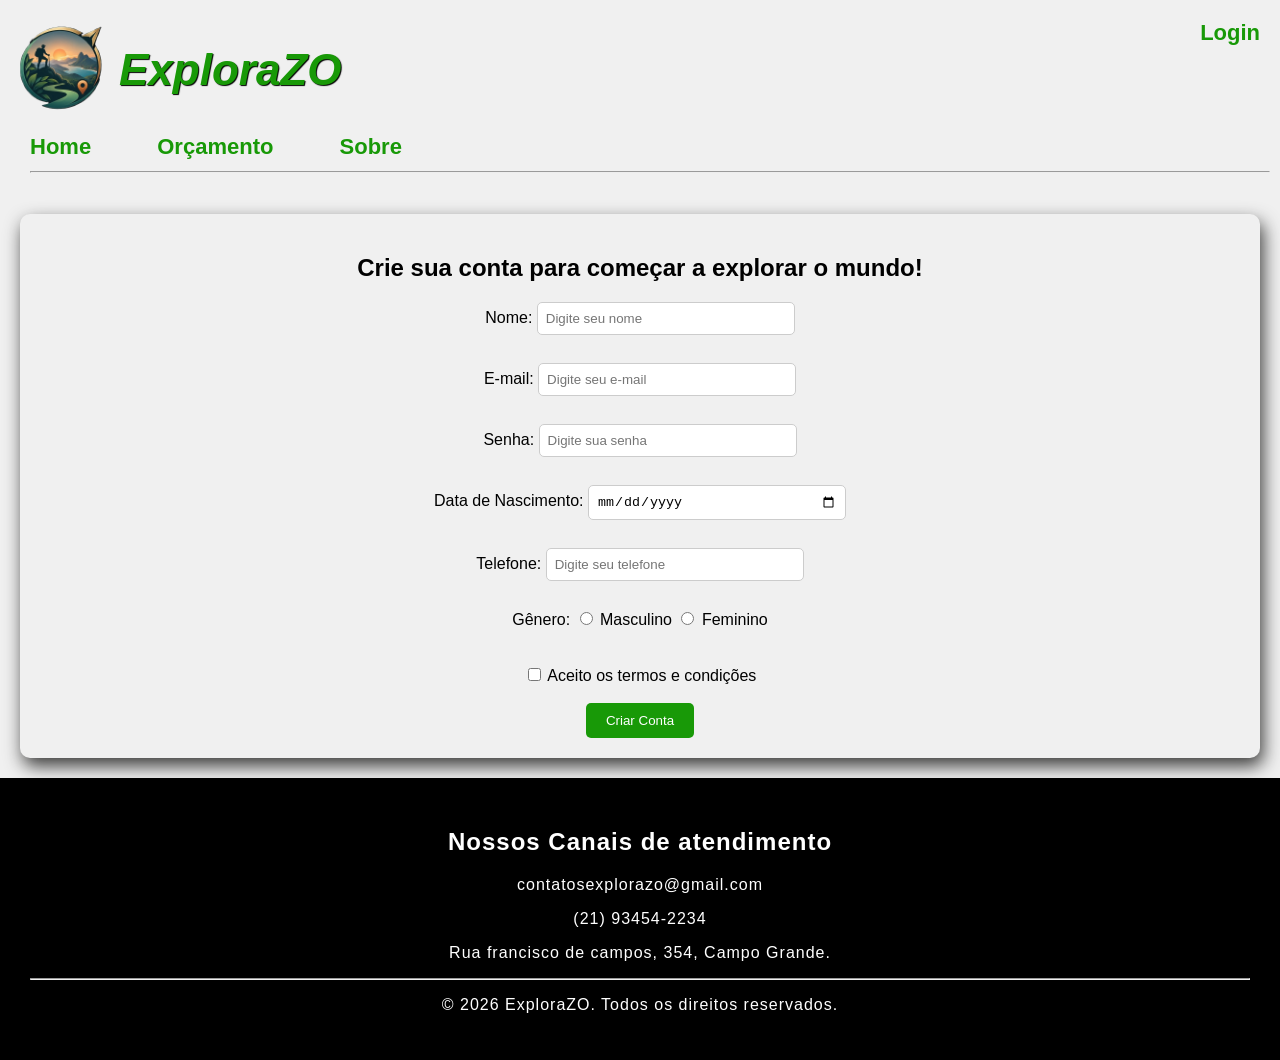
==== criarconta.html @ 0c8f659f "Initial commit" ====
<!DOCTYPE html>
<html lang="pt-BR">
    <head>
        <meta charset="UTF-8">
        <meta name="viewport" content="width=device-width, initial-scale=1.0">
        <link rel="stylesheet" href="CSS/style.css" type="text/css">
        <title>ExploraZO - Criar Conta</title>
    </head>
    <body>
        <header>
            <img src="imagens/explorazo.png" alt="logo do ExploraZo." width="120px">
            <h1>ExploraZO</h1>
            <a href="login.html" id="login">Login</a>
        </header>
        <nav>
            <a href="index.html">Home</a>
            <a href="orçamento.html">Orçamento</a>
            <a href="sobre.html">Sobre</a>
            <hr>
        </nav>
        <main>
            <section id="principal">
                <h2>Crie sua conta para começar a explorar o mundo!</h2>

                <form method="GET" action="#" enctype="multipart/form-data">
                    <label for="nome">Nome:</label>
                    <input type="text" id="nome" placeholder="Digite seu nome" required minlength="15" maxlength="60"><br><br>
 
                    <label for="email">E-mail:</label>
                    <input type="email" id="email" placeholder="Digite seu e-mail" required><br><br>

                    <label for="senha">Senha:</label>
                    <input type="password" id="senha" placeholder="Digite sua senha" required minlength="8" maxlength="8"><br><br>

                    <label for="nascimento">Data de Nascimento:</label>
                    <input type="date" id="nascimento" required><br><br>
                    
                    <label for="telefone">Telefone:</label>
                    <input type="tel" id="telefone" placeholder="Digite seu telefone" required minlength="11" maxlength="11"><br><br>

                    <label for="genero">Gênero:</label>
                    <input type="radio" id="masculino" name="genero" value="masculino" required>
                    <label for="masculino">Masculino</label>
                    <input type="radio" id="feminino" name="genero" value="feminino" required>
                    <label for="feminino">Feminino</label><br><br>
                    

                    <br><input type="checkbox" id="termos" required>
                    <label for="termos">Aceito os termos e condições</label><br><br>
                    <button type="submit">Criar Conta</button>
                    

                </form>
            </section>
        </main>
        <footer style="color: white;">
            <p><h2>Nossos Canais de atendimento</h2>              
            <p>contatosexplorazo@gmail.com</p>
            <p>(21) 93454-2234</p>
            <p>Rua francisco de campos, 354, Campo Grande.</p><hr>
            <p>&copy; 2026 ExploraZO. Todos os direitos reservados.</p>
        </footer>
    </body>
</html>
    </body>
</html>
---- CSS/style.css ----
body {
    font-family: 'Segoe UI', sans-serif;
    background-color: #f0f0f0;
    margin: 0%;
    min-height: 100vh;
    display: flex;
    flex-direction: column;
}
main {
    padding: 20px;
    flex-grow: 1;
    text-align: center;
    margin: 20px;
    border-radius: 10px;
    box-shadow: 3px 8px 18px rgb(58, 58, 57);
}
header {
    color: rgb(24, 153, 7);
    font-size: 22px;
    font-weight: bold;
}
header img {
    left: 0%;
    position: absolute;
    top: 7px;
}
header h1 {
    font-family: 'Trebuchet MS', 'Lucida Sans Unicode', 'Lucida Grande', 'Lucida Sans', Arial, sans-serif;
    font-style: oblique;
    margin: 0;
    padding: 29px;
    margin-left: 90px;
    margin-top: 16px;
    text-shadow: 1px 1px 1px black;
}
a#login {
    position: absolute;
    right: 20px;
    top: 20px;
    color: rgb(24, 153, 7);
    text-decoration: none;
}
nav {
    text-align: left;
    margin-left: 20px;
    padding: 10px;
    word-spacing: 60px;
    font-size: 22px;
}
nav a {
    color: rgb(24, 153, 7);
    font-weight: bold;
    text-decoration: none;
}
footer {
    text-align: center;
    color: rgb(24, 153, 7);
    padding: 30px;
    background-color: black;
    letter-spacing: 1px;
}
section#historia {
    padding: 100px;
    border-radius: 10px;
    margin: 20px;
    padding: 20px;
    border: 1px solid black;
    font-size: 17px;
}
section#historia img {
    width: 60%;
    height: auto;
    border-radius: 10px;
}
section#proposito {
    text-align: left;
    padding: 100px;
    border-radius: 10px;
    margin: 20px;
    padding: 20px;
    border: 1px solid black;
    font-size: 17px;
    width: 1000px;
}
section#diferenciais {
    text-align: left;
    padding: 100px;
    border-radius: 10px;
    margin: 20px;
    padding: 20px;
    border: 1px solid black;
    font-size: 17px;
    width: 1000px;
}
section#contato {
    text-align: center;
    padding: 100px;
    border-radius: 10px;
    margin: 20px;
    padding: 20px;
    border: 1px solid black;
    font-size: 17px;
}
section#destinos {
    text-align: center;
    font-size: 17px;
}
.destinos {
    display: inline-block;
    vertical-align: top;
    width: 30%;
    margin: 1%;
}
.destinos img {
    width: 100%;
    height: auto;
    border-radius: 10px;
}
.centro {
    text-align: center;
}
.lado {
    display: inline-block;
    vertical-align: top;
    width: 48%;
}
input#nome, input#email, input#senha, input#telefone, input#nascimento, input#data, textarea#mensagem, select#destino {
    width: 20%;
    padding: 8px;
    margin-bottom: 10px;
    border-radius: 5px;
    border: 1px solid #ccc;
}
button {
    padding: 10px 20px;
    background-color: rgb(24, 153, 7);
    color: white;
    border: none;
    border-radius: 5px;
    cursor: pointer;
}
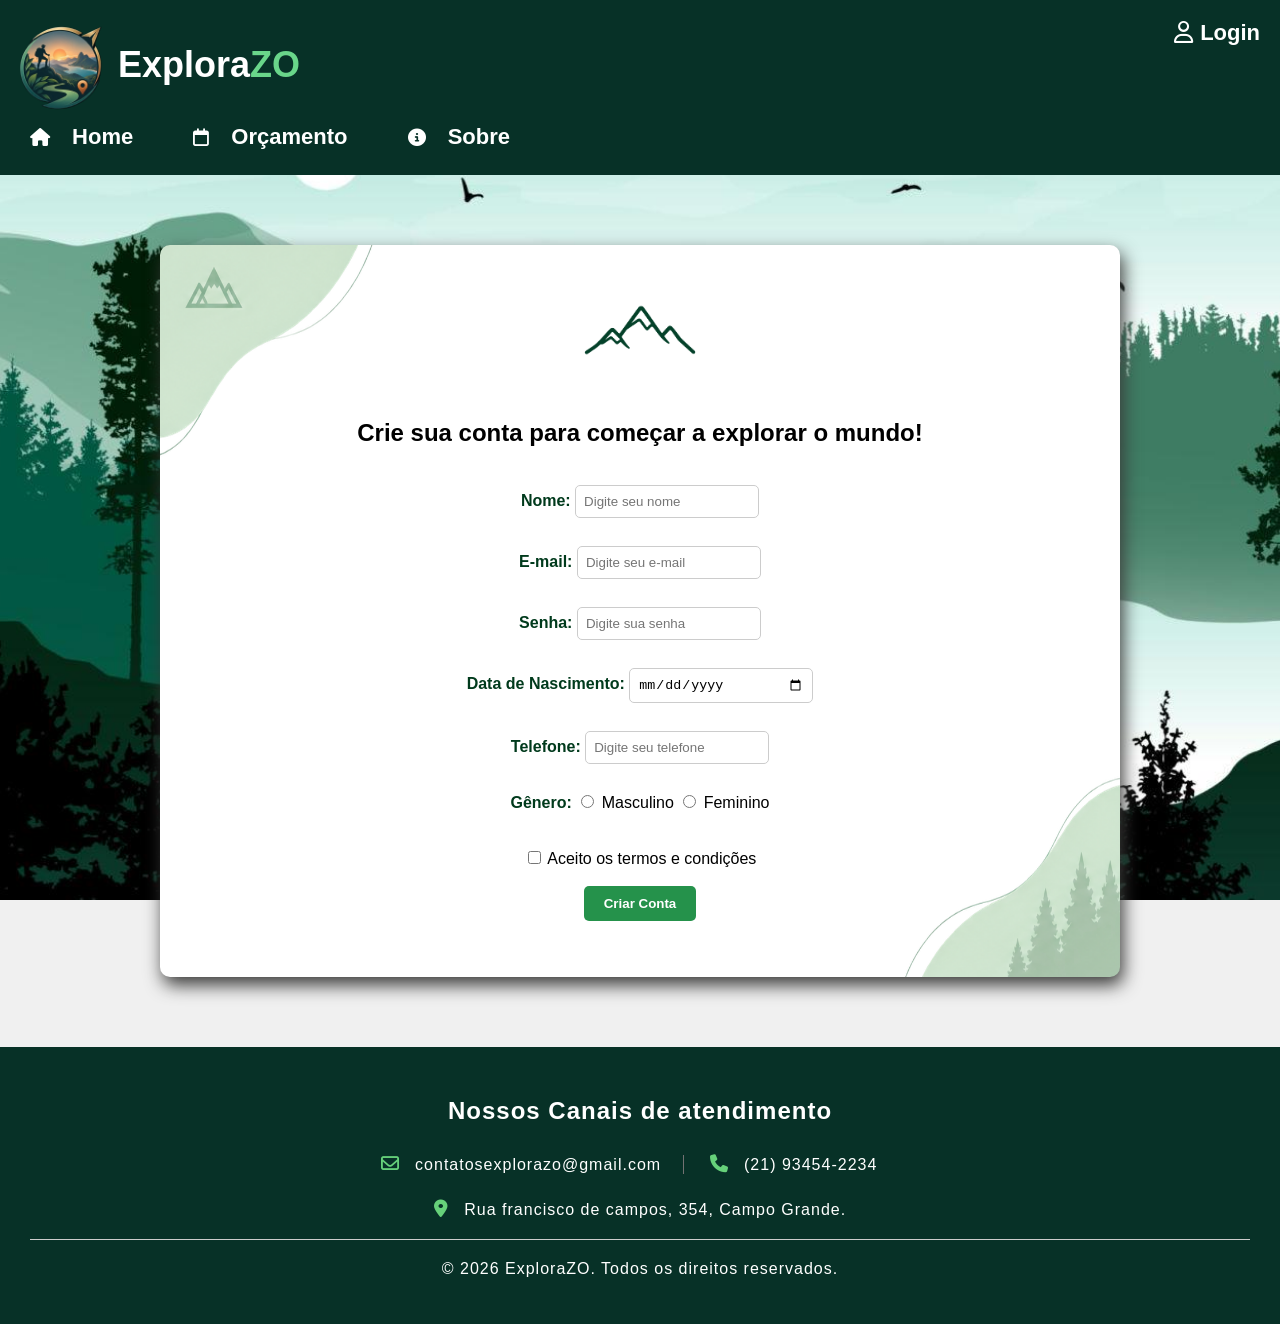
==== commit 0e3beca2: "v0.1" ====
--- a/criarconta.html
+++ b/criarconta.html
@@ -3,42 +3,44 @@
     <head>
         <meta charset="UTF-8">
         <meta name="viewport" content="width=device-width, initial-scale=1.0">
+        <link rel="stylesheet" href="https://cdnjs.cloudflare.com/ajax/libs/font-awesome/6.5.2/css/all.min.css">
         <link rel="stylesheet" href="CSS/style.css" type="text/css">
         <title>ExploraZO - Criar Conta</title>
     </head>
     <body>
         <header>
             <img src="imagens/explorazo.png" alt="logo do ExploraZo." width="120px">
-            <h1>ExploraZO</h1>
-            <a href="login.html" id="login">Login</a>
+            <h1>Explora<span>ZO</span></h1>
+            <a href="login.html" id="login"><i class="fa-regular fa-user"></i> Login</a>
         </header>
         <nav>
-            <a href="index.html">Home</a>
-            <a href="orçamento.html">Orçamento</a>
-            <a href="sobre.html">Sobre</a>
-            <hr>
+            <a href="index.html"><i class="fa-solid fa-house"></i> Home</a>
+            <a href="orçamento.html"><i class="fa-regular fa-calendar"></i> Orçamento</a>
+            <a href="sobre.html"><i class="fa-solid fa-circle-info"></i> Sobre</a>
         </nav>
-        <main>
-            <section id="principal">
-                <h2>Crie sua conta para começar a explorar o mundo!</h2>
+
+        <main id="maincriar">
+            <img src="imagens/montanha-icon.png" width="130px" height="130px" alt="montanha-icon">
+            <section id="principalcriar">
+                <h2>Crie sua conta para começar a explorar o mundo!</h2><br>
 
                 <form method="GET" action="#" enctype="multipart/form-data">
-                    <label for="nome">Nome:</label>
+                    <label for="nome" style="color: #003A1C; font-weight: bold;">Nome:</label>
                     <input type="text" id="nome" placeholder="Digite seu nome" required minlength="15" maxlength="60"><br><br>
  
-                    <label for="email">E-mail:</label>
+                    <label for="email" style="color: #003A1C; font-weight: bold;">E-mail:</label>
                     <input type="email" id="email" placeholder="Digite seu e-mail" required><br><br>
 
-                    <label for="senha">Senha:</label>
+                    <label for="senha" style="color: #003A1C; font-weight: bold;">Senha:</label>
                     <input type="password" id="senha" placeholder="Digite sua senha" required minlength="8" maxlength="8"><br><br>
 
-                    <label for="nascimento">Data de Nascimento:</label>
+                    <label for="nascimento" style="color: #003A1C; font-weight: bold;">Data de Nascimento:</label>
                     <input type="date" id="nascimento" required><br><br>
                     
-                    <label for="telefone">Telefone:</label>
+                    <label for="telefone" style="color: #003A1C; font-weight: bold;">Telefone:</label>
                     <input type="tel" id="telefone" placeholder="Digite seu telefone" required minlength="11" maxlength="11"><br><br>
 
-                    <label for="genero">Gênero:</label>
+                    <label for="genero" style="color: #003A1C; font-weight: bold;">Gênero:</label>
                     <input type="radio" id="masculino" name="genero" value="masculino" required>
                     <label for="masculino">Masculino</label>
                     <input type="radio" id="feminino" name="genero" value="feminino" required>
@@ -47,17 +49,15 @@
 
                     <br><input type="checkbox" id="termos" required>
                     <label for="termos">Aceito os termos e condições</label><br><br>
-                    <button type="submit">Criar Conta</button>
-                    
-
+                    <button type="submit">Criar Conta</button><br><br><br>
                 </form>
             </section>
         </main>
         <footer style="color: white;">
             <p><h2>Nossos Canais de atendimento</h2>              
-            <p>contatosexplorazo@gmail.com</p>
-            <p>(21) 93454-2234</p>
-            <p>Rua francisco de campos, 354, Campo Grande.</p><hr>
+            <p id="femail"><i class="fa-regular fa-envelope"></i> contatosexplorazo@gmail.com</p>
+            <p id="ftelefone"><i class="fa-solid fa-phone"></i> (21) 93454-2234</p>
+            <p><i class="fa-solid fa-location-dot"></i> Rua francisco de campos, 354, Campo Grande.</p><hr>
             <p>&copy; 2026 ExploraZO. Todos os direitos reservados.</p>
         </footer>
     </body>
--- a/CSS/style.css
+++ b/CSS/style.css
@@ -1,3 +1,7 @@
+* {    
+    padding: 0;
+    box-sizing: border-box;
+}
 body {
     font-family: 'Segoe UI', sans-serif;
     background-color: #f0f0f0;
@@ -5,8 +9,17 @@
     min-height: 100vh;
     display: flex;
     flex-direction: column;
-}
-main {
+    background-image: url("../imagens/plano-de-fundo.jpeg");
+    background-size: cover; background-position: center; background-repeat: no-repeat; background-attachment: fixed;
+}
+#sobremain {
+    width: 90%;
+    margin: 0 auto;
+    margin-top: 20px;
+    margin-bottom: 20px;
+}
+main { 
+    background-color: white;
     padding: 20px;
     flex-grow: 1;
     text-align: center;
@@ -14,10 +27,25 @@
     border-radius: 10px;
     box-shadow: 3px 8px 18px rgb(58, 58, 57);
 }
+#esqueceumain, #loginmain, #maincriar {
+    background-color: white;
+    background-image: url("../imagens/fundo.png");
+    background-size: 100% 100%;
+    background-repeat: no-repeat;
+    border-radius: 10px;
+    box-shadow: 3px 8px 18px rgb(58, 58, 57);
+    padding: 20px;
+    width: 75%;
+    text-align: center;
+    align-items: center;
+    margin: 0 auto; margin-bottom: 70px; margin-top: 70px;
+}
 header {
-    color: rgb(24, 153, 7);
+    background-color: #073127;
+    color: white;
     font-size: 22px;
     font-weight: bold;
+    width: 100%;
 }
 header img {
     left: 0%;
@@ -25,46 +53,67 @@
     top: 7px;
 }
 header h1 {
-    font-family: 'Trebuchet MS', 'Lucida Sans Unicode', 'Lucida Grande', 'Lucida Sans', Arial, sans-serif;
-    font-style: oblique;
+    font-family: 'Inter', sans-serif;
     margin: 0;
-    padding: 29px;
-    margin-left: 90px;
-    margin-top: 16px;
-    text-shadow: 1px 1px 1px black;
+    padding: 28px;
+    margin-left: 90px; margin-top: 16px;
+    font-size: 36px;
+    font-weight: 700;
+}
+header h1 span {
+    color: #69d68a;
+    transition: color 0.3s ease;
+}
+header h1 span:hover {
+    color: #a5f3b8;
 }
 a#login {
     position: absolute;
     right: 20px;
     top: 20px;
-    color: rgb(24, 153, 7);
+    color: white;
     text-decoration: none;
+    gap: 7px;
+    color: white;
+    text-decoration: none;
+    padding-bottom: 15px;
 }
 nav {
+    background-color: #073127;
     text-align: left;
+    padding: 10px;
+    word-spacing: 15px;
+    font-size: 22px;
+    display: flex;
+    gap: 40px;
+}
+nav a {
+    position: relative;
+    color: white;
+    padding-bottom: 15px;
     margin-left: 20px;
-    padding: 10px;
-    word-spacing: 60px;
-    font-size: 22px;
-}
-nav a {
-    color: rgb(24, 153, 7);
-    font-weight: bold;
+    color: white;
+    font-weight: 600;
     text-decoration: none;
+}
+nav a:hover, #login:hover {
+    color: #a5f3b8;
 }
 footer {
     text-align: center;
     color: rgb(24, 153, 7);
     padding: 30px;
-    background-color: black;
+    background-color: #073127;;
     letter-spacing: 1px;
+    width: 100%;
 }
 section#historia {
+    background-color: #F7F9F5;
     padding: 100px;
     border-radius: 10px;
     margin: 20px;
     padding: 20px;
-    border: 1px solid black;
+
     font-size: 17px;
 }
 section#historia img {
@@ -72,38 +121,35 @@
     height: auto;
     border-radius: 10px;
 }
-section#proposito {
+section#proposito, #diferenciais {
     text-align: left;
     padding: 100px;
     border-radius: 10px;
     margin: 20px;
     padding: 20px;
-    border: 1px solid black;
+    background-color: #F7F9F5;
     font-size: 17px;
-    width: 1000px;
-}
-section#diferenciais {
-    text-align: left;
+    width: 1000px 90%;
+}
+section#contato {
+    text-align: center;
     padding: 100px;
     border-radius: 10px;
     margin: 20px;
     padding: 20px;
-    border: 1px solid black;
+    background-color: #F7F9F5;
     font-size: 17px;
-    width: 1000px;
-}
-section#contato {
-    text-align: center;
-    padding: 100px;
-    border-radius: 10px;
-    margin: 20px;
-    padding: 20px;
-    border: 1px solid black;
+}
+section#destinos {
+    text-align: center;
     font-size: 17px;
 }
-section#destinos {
-    text-align: center;
+.lista {
+    padding: 10px;
+    border-radius: 10px;
+    margin: 10px;
     font-size: 17px;
+
 }
 .destinos {
     display: inline-block;
@@ -132,10 +178,329 @@
     border: 1px solid #ccc;
 }
 button {
+    font-weight: 600;
     padding: 10px 20px;
-    background-color: rgb(24, 153, 7);
+    background-color: #25924B;
     color: white;
     border: none;
     border-radius: 5px;
     cursor: pointer;
 }
+.botaosemlinha {
+    text-decoration: none;
+    color: white;
+}
+button:hover {
+    background-color: #37db60;
+    color: white;
+}
+footer hr {
+    margin: 20px 0;
+    border: none;
+    border-bottom: 1px solid #ccc;
+}
+#femail {
+    display: inline-block;
+    margin: 10px;
+    padding-inline-end: 22px;
+    border-right: rgb(114, 114, 114) 1px solid;
+}
+#ftelefone {
+    display: inline-block;
+    margin: 10px;
+}
+i {
+    margin-right: 1px;
+}
+nav a i, .login-btn i {
+    font-size: 18px;
+}
+button i {
+    margin-right: 10px;
+}
+footer i {
+    color: #66d17a;
+    margin-right: 10px;
+    font-size: 18px;
+}
+a.ativo::after {
+    content: "";
+    position: absolute;
+    bottom: 0;
+    left: 0;
+    width: 100%;
+    height: 3px;
+    background-color: #8fe2a1;
+    border-radius: 3px;
+}
+#femail, #ftelefone {
+    display: inline-block;
+    margin: 10px;
+    padding-inline-end: 22px;
+
+}
+.galeria {
+    display: grid;
+    grid-template-columns: 1fr 1fr;
+    grid-template-rows: 150px 150px;
+    gap: 5px;
+    width: 500px;
+}
+.galeria img {
+    width: 100%;
+    height: 100%;
+    object-fit: cover;
+}
+.galeria img:first-child {
+    grid-row: 1 / 3;
+}
+body:has(#experiencias) main {
+    width: calc(100% - 40px);
+    max-width: 1200px;
+    margin: 25px auto;
+    padding: 30px;
+    box-sizing: border-box;
+    background-color: #fff;
+}
+
+body:has(#experiencias) main h2 {
+    color: rgb(24, 120, 50);
+}
+
+.introducao {
+    max-width: 750px;
+    margin: 0 auto 24px;
+    color: #606860;
+    line-height: 1.6;
+}
+
+body:has(#experiencias) #destinos {
+    margin-bottom: 35px;
+}
+
+.lista-destinos {
+    display: grid;
+    grid-template-columns: repeat(3, minmax(0, 1fr));
+    gap: 22px;
+    margin-top: 25px;
+}
+
+body:has(#experiencias) .destinos {
+    width: 100%;
+    min-width: 0;
+    margin: 0;
+}
+
+body:has(#experiencias) .destinos img {
+    display: block;
+    width: 100%;
+    height: 220px;
+    object-fit: cover;
+    border-radius: 10px;
+}
+
+body:has(#experiencias) .destinos figcaption {
+    padding: 10px 5px;
+    font-weight: bold;
+}
+
+#experiencias {
+    padding: 30px 22px;
+    margin: 0 0 30px;
+    text-align: center;
+    background-color: #f7f9f5;
+    border-radius: 12px;
+}
+
+#experiencias h2 {
+    margin-top: 0;
+    margin-bottom: 8px;
+    font-size: 28px;
+}
+
+.lista-servicos {
+    display: grid;
+    grid-template-columns: repeat(2, minmax(0, 1fr));
+    gap: 20px;
+    max-width: 900px;
+    margin: 25px auto;
+}
+
+.servico {
+    padding: 22px;
+    text-align: left;
+    background-color: #fff;
+    border: 1px solid #dce7dc;
+    border-radius: 10px;
+    transition: box-shadow 0.2s, transform 0.2s;
+}
+
+.servico:hover {
+    transform: translateY(-3px);
+    box-shadow: 0 5px 14px rgba(0, 0, 0, 0.08);
+}
+
+.servico h3 {
+    margin-top: 0;
+    color: rgb(24, 120, 50);
+    font-size: 20px;
+}
+
+.servico p {
+    color: #555;
+    line-height: 1.6;
+}
+
+.servico span {
+    display: block;
+    margin-top: 14px;
+    color: rgb(24, 120, 50);
+    font-size: 14px;
+    font-weight: bold;
+}
+
+.aviso-servicos {
+    color: #666;
+    font-size: 13px;
+}
+
+/* Formulário */
+body:has(#experiencias) #orcamento {
+    padding: 30px 22px;
+    margin-bottom: 25px;
+    background-color: #fff;
+    border-radius: 12px;
+    text-align: center;
+}
+
+#orcamento form {
+    width: 100%;
+    max-width: 760px;
+    margin: 25px auto 0;
+    text-align: left;
+}
+
+#orcamento .campo {
+    margin-bottom: 18px;
+}
+
+#orcamento .campo > label {
+    display: block;
+    margin-bottom: 7px;
+    font-weight: 600;
+}
+
+#orcamento .campo input,
+#orcamento .campo select,
+#orcamento .campo textarea {
+    display: block;
+    width: 100%;
+    padding: 12px;
+    box-sizing: border-box;
+    border: 1px solid #cfd8cf;
+    border-radius: 7px;
+    background-color: #fff;
+    font-family: inherit;
+    font-size: 15px;
+}
+
+#orcamento .campo input:focus,
+#orcamento .campo select:focus,
+#orcamento .campo textarea:focus {
+    outline: 2px solid #9cc8a2;
+    border-color: rgb(24, 120, 50);
+}
+
+#orcamento .campo textarea {
+    resize: vertical;
+}
+
+/* Opções de pessoas e serviços */
+#orcamento fieldset {
+    margin: 20px 0;
+    padding: 15px 18px;
+    border: 1px solid #d5dfd4;
+    border-radius: 8px;
+}
+
+#orcamento legend {
+    padding: 0 6px;
+    color: rgb(24, 120, 50);
+    font-weight: bold;
+}
+
+#orcamento .opcao {
+    display: flex;
+    align-items: center;
+    gap: 9px;
+    margin: 10px 0;
+    font-weight: normal;
+    cursor: pointer;
+}
+
+#orcamento .opcao input {
+    width: auto;
+    margin: 0;
+    accent-color: rgb(24, 120, 50);
+}
+
+/* Botão */
+#orcamento button {
+    display: block;
+    width: 100%;
+    padding: 14px 20px;
+    margin-top: 20px;
+    background-color: rgb(24, 120, 50);
+    color: #fff;
+    border: none;
+    border-radius: 7px;
+    font-size: 16px;
+    font-weight: bold;
+    cursor: pointer;
+    transition: background-color 0.2s;
+}
+
+#orcamento button:hover {
+    background-color: rgb(17, 95, 39);
+}
+
+.nota-formulario {
+    color: #777;
+    font-size: 12px;
+    text-align: center;
+}
+
+/* Responsividade */
+@media (max-width: 800px) {
+    body:has(#experiencias) main {
+        width: calc(100% - 24px);
+        padding: 18px;
+    }
+
+    .lista-destinos {
+        grid-template-columns: repeat(2, minmax(0, 1fr));
+    }
+}
+
+@media (max-width: 600px) {
+    body:has(#experiencias) main {
+        width: 100%;
+        margin: 12px auto;
+        padding: 12px;
+    }
+
+    .lista-destinos,
+    .lista-servicos {
+        grid-template-columns: 1fr;
+    }
+
+    #experiencias,
+    body:has(#experiencias) #orcamento {
+        padding: 22px 14px;
+    }
+
+    .servico {
+        padding: 18px;
+    }
+}
+
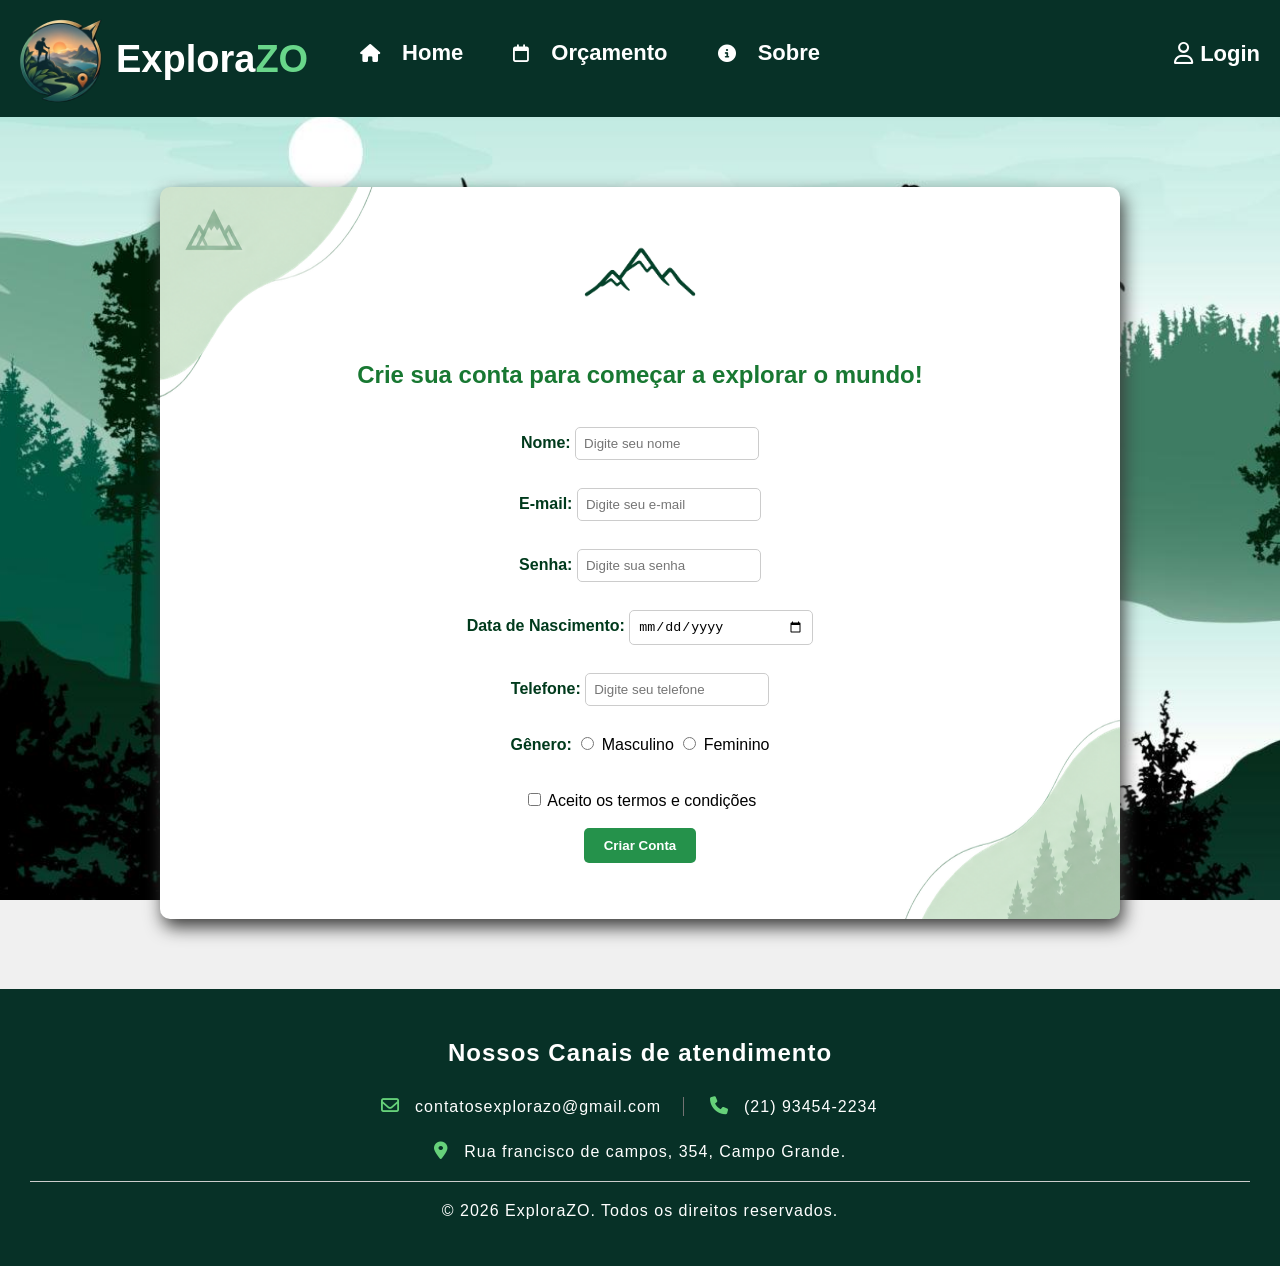
==== commit 9897f0e2: "v0.1.2" ====
--- a/criarconta.html
+++ b/criarconta.html
@@ -22,7 +22,7 @@
         <main id="maincriar">
             <img src="imagens/montanha-icon.png" width="130px" height="130px" alt="montanha-icon">
             <section id="principalcriar">
-                <h2>Crie sua conta para começar a explorar o mundo!</h2><br>
+                <h2 style="color: rgb(24, 120, 50);">Crie sua conta para começar a explorar o mundo!</h2><br>
 
                 <form method="GET" action="#" enctype="multipart/form-data">
                     <label for="nome" style="color: #003A1C; font-weight: bold;">Nome:</label>
--- a/CSS/style.css
+++ b/CSS/style.css
@@ -1,3 +1,4 @@
+/*Essa parte do CSS foi feito pelo Brian*/
 * {    
     padding: 0;
     box-sizing: border-box;
@@ -41,6 +42,7 @@
     margin: 0 auto; margin-bottom: 70px; margin-top: 70px;
 }
 header {
+    display: inline-block;
     background-color: #073127;
     color: white;
     font-size: 22px;
@@ -49,15 +51,16 @@
 }
 header img {
     left: 0%;
+    top:  0%;
     position: absolute;
-    top: 7px;
 }
 header h1 {
     font-family: 'Inter', sans-serif;
     margin: 0;
-    padding: 28px;
-    margin-left: 90px; margin-top: 16px;
-    font-size: 36px;
+    padding: 26px;
+    padding-bottom: 36px;
+    margin-left: 90px; margin-top: 12px;
+    font-size: 38px;
     font-weight: 700;
 }
 header h1 span {
@@ -70,7 +73,7 @@
 a#login {
     position: absolute;
     right: 20px;
-    top: 20px;
+    top: 41px;
     color: white;
     text-decoration: none;
     gap: 7px;
@@ -79,13 +82,14 @@
     padding-bottom: 15px;
 }
 nav {
-    background-color: #073127;
+    position: absolute;
     text-align: left;
-    padding: 10px;
+    padding: 40px;
+    margin-left: 300px;
     word-spacing: 15px;
     font-size: 22px;
     display: flex;
-    gap: 40px;
+    gap: 30px;
 }
 nav a {
     position: relative;
@@ -117,11 +121,14 @@
     font-size: 17px;
 }
 section#historia img {
-    width: 60%;
-    height: auto;
-    border-radius: 10px;
-}
-section#proposito, #diferenciais {
+    width: 80% auto;
+    height: 80% auto;
+    border-radius: 10px;
+}
+.valoreslado {
+    margin-left: 35px;
+}
+section#proposito, section#diferenciais {
     text-align: left;
     padding: 100px;
     border-radius: 10px;
@@ -129,7 +136,9 @@
     padding: 20px;
     background-color: #F7F9F5;
     font-size: 17px;
-    width: 1000px 90%;
+}
+section#proposito img, section#diferenciais img {
+    width: 100%;
 }
 section#contato {
     text-align: center;
@@ -223,6 +232,9 @@
     margin-right: 10px;
     font-size: 18px;
 }
+.ativo, #login.ativo {
+    color: #8fe2a1;
+}
 a.ativo::after {
     content: "";
     position: absolute;
@@ -237,8 +249,13 @@
     display: inline-block;
     margin: 10px;
     padding-inline-end: 22px;
-
-}
+}
+
+
+
+
+
+/*Essa parte do CSS foi feito pelo Bruno*/
 .galeria {
     display: grid;
     grid-template-columns: 1fr 1fr;
@@ -254,6 +271,12 @@
 .galeria img:first-child {
     grid-row: 1 / 3;
 }
+
+
+
+
+
+/*Essa parte do CSS foi feito pelo Vinicius*/
 body:has(#experiencias) main {
     width: calc(100% - 40px);
     max-width: 1200px;
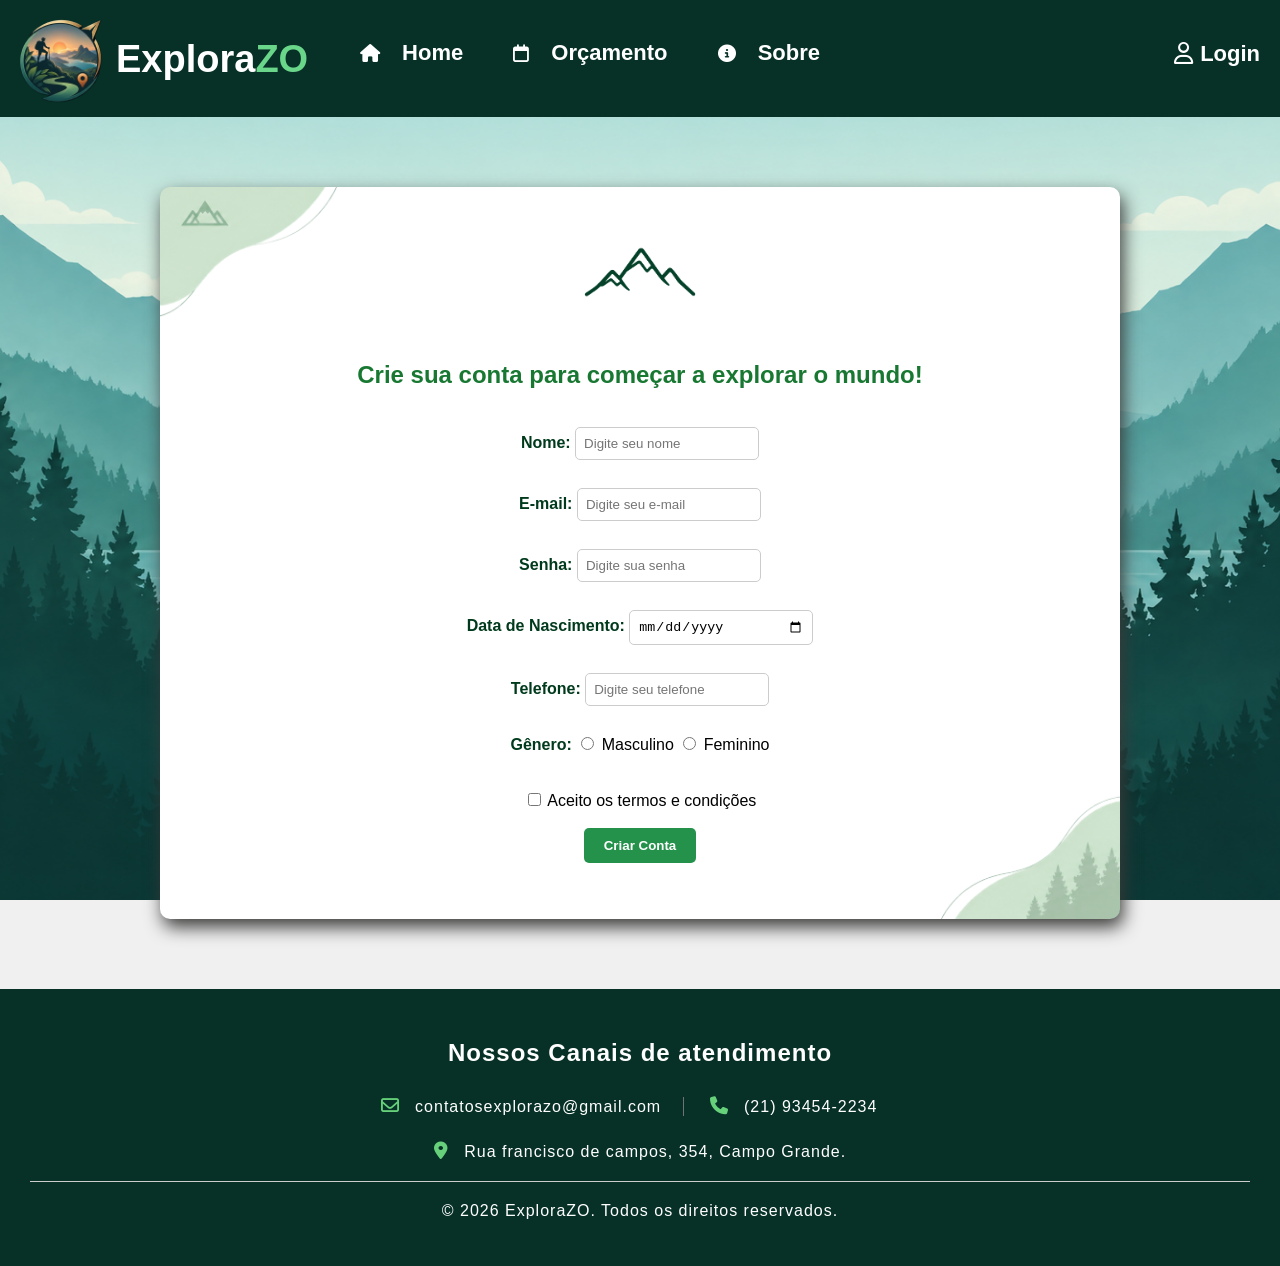
==== commit 109967f6: "v.1" ====
--- a/criarconta.html
+++ b/criarconta.html
@@ -1,3 +1,4 @@
+<!--Parte do Brian-->
 <!DOCTYPE html>
 <html lang="pt-BR">
     <head>
--- a/CSS/style.css
+++ b/CSS/style.css
@@ -10,10 +10,10 @@
     min-height: 100vh;
     display: flex;
     flex-direction: column;
-    background-image: url("../imagens/plano-de-fundo.jpeg");
+    background-image: url("../imagens/plano-de-fundo.png");
     background-size: cover; background-position: center; background-repeat: no-repeat; background-attachment: fixed;
 }
-#sobremain {
+#sobremain, #indexmain {
     width: 90%;
     margin: 0 auto;
     margin-top: 20px;
@@ -27,18 +27,19 @@
     margin: 20px;
     border-radius: 10px;
     box-shadow: 3px 8px 18px rgb(58, 58, 57);
+    background-image: url("../imagens/fundocima.png"), url("../imagens/fundobaixo.png");
+    background-position: top left, bottom right; background-size: 800px auto, 800px auto;
+    background-repeat: no-repeat;
+    background-color: white;
+
+    border-radius: 16px;
 }
 #esqueceumain, #loginmain, #maincriar {
-    background-color: white;
-    background-image: url("../imagens/fundo.png");
-    background-size: 100% 100%;
-    background-repeat: no-repeat;
     border-radius: 10px;
     box-shadow: 3px 8px 18px rgb(58, 58, 57);
     padding: 20px;
     width: 75%;
     text-align: center;
-    align-items: center;
     margin: 0 auto; margin-bottom: 70px; margin-top: 70px;
 }
 header {
@@ -250,6 +251,8 @@
     margin: 10px;
     padding-inline-end: 22px;
 }
+/*Essa parte do CSS foi feito pelo Brian*/
+
 
 
 
@@ -263,14 +266,87 @@
     gap: 5px;
     width: 500px;
 }
+
 .galeria img {
     width: 100%;
     height: 100%;
     object-fit: cover;
-}
+    border-radius: 15px;
+}
+
 .galeria img:first-child {
     grid-row: 1 / 3;
 }
+
+#campo-busca {
+    display: block;
+    margin: 0 auto;
+    width: 450px;
+    height: 35px;
+    margin-top: 75px;
+    border-radius: 12px;
+    padding-left: 20px;
+}
+
+#cliches{
+    margin: 10;
+    font-size: 22px;
+    font-weight: bold;
+}
+
+#destaques{
+    color: rgb(24, 120, 50);
+    font-size: 40px;
+    font-weight: bold;
+    margin: 15px;
+}
+
+#mapa {
+    position: relative;
+    top: 20px;
+}
+
+.fotobaixo {
+    width: 30%;
+    border-radius: 15px;
+}
+
+#container {
+    display: flex;
+    align-items: center;
+    text-align: center;
+    gap: 65px;
+    margin: 0 auto;
+    justify-content: center;
+}
+
+#mapa {
+    width: 400px;
+    height: auto;
+    border-radius: 10px;
+}
+
+#bloco1 img {
+    margin: 15px;
+    border-radius: 15px;
+    width: 100%;
+    height: 100%;
+    object-fit: cover;
+}
+
+#bloco1 {
+    display: grid;
+    grid-template-columns: 1fr 1fr;
+    grid-template-rows: 150px 150px;
+    gap: 5px;
+    width: 500px;
+}
+
+#bloco1 img:first-child {
+    grid-row: 1 / 3;
+}
+/*Essa parte do CSS foi feito pelo Bruno*/
+
 
 
 
@@ -526,4 +602,4 @@
         padding: 18px;
     }
 }
-
+/*Essa parte do CSS foi feito pelo Vinicius*/
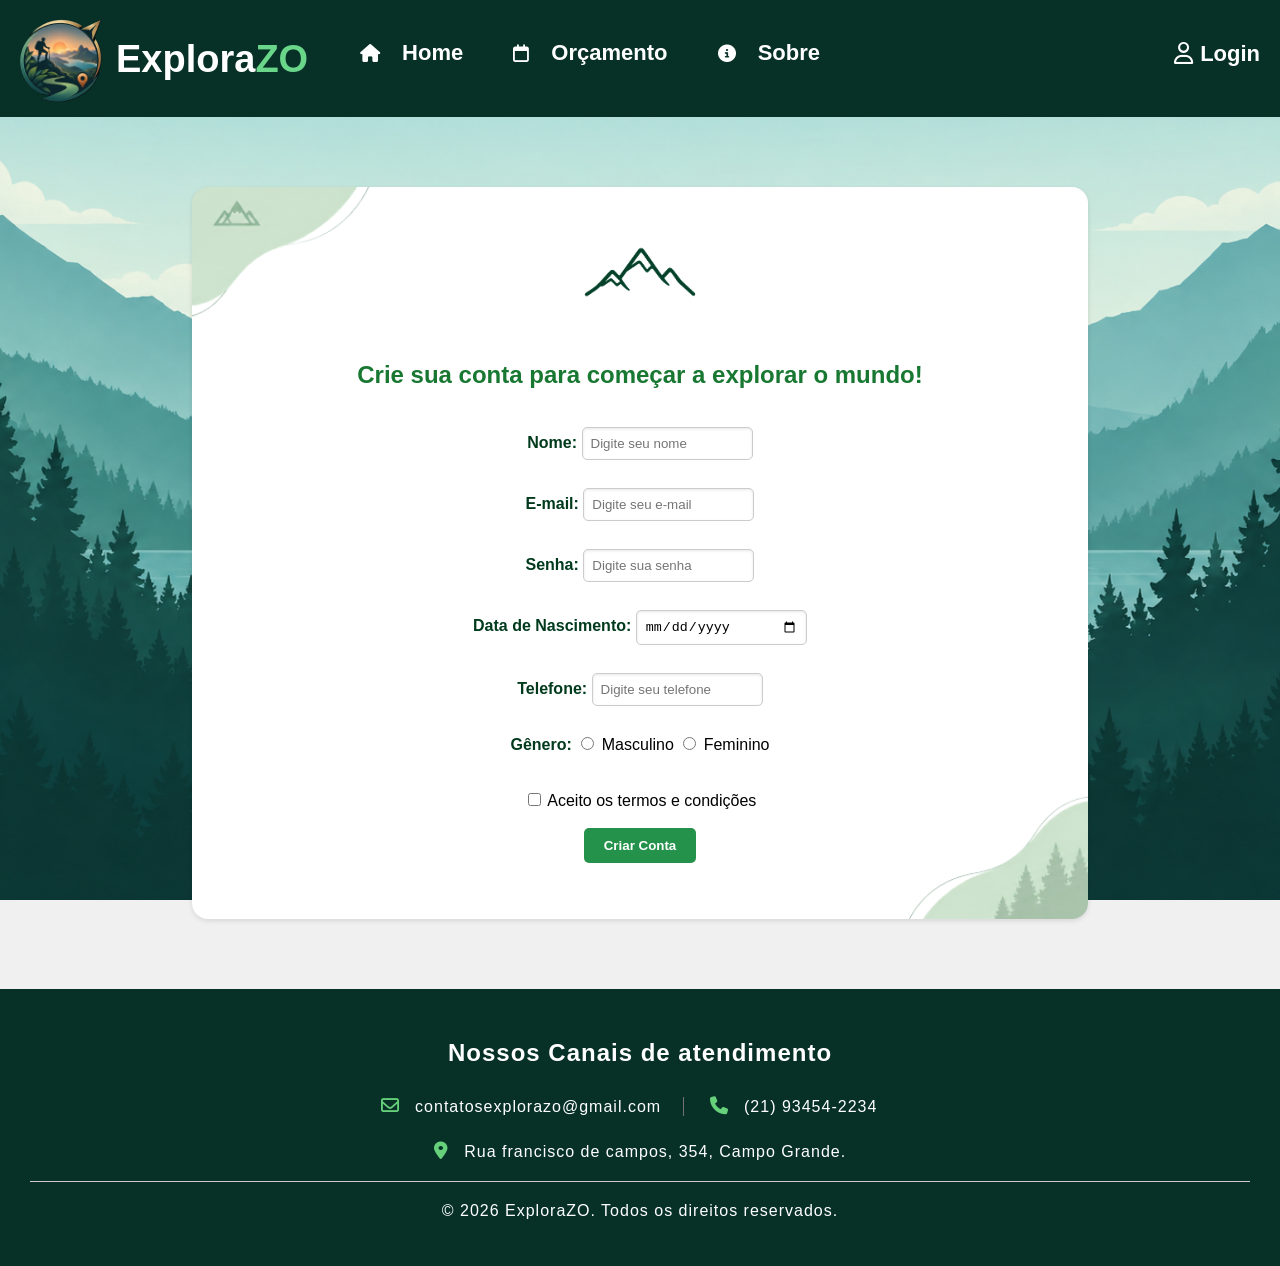
==== commit edea370f: "v.1.0.1" ====
--- a/criarconta.html
+++ b/criarconta.html
@@ -27,19 +27,19 @@
 
                 <form method="GET" action="#" enctype="multipart/form-data">
                     <label for="nome" style="color: #003A1C; font-weight: bold;">Nome:</label>
-                    <input type="text" id="nome" placeholder="Digite seu nome" required minlength="15" maxlength="60"><br><br>
+                    <input type="text" id="nome" class="inputcampo" placeholder="Digite seu nome" required minlength="15" maxlength="60"><br><br>
  
                     <label for="email" style="color: #003A1C; font-weight: bold;">E-mail:</label>
-                    <input type="email" id="email" placeholder="Digite seu e-mail" required><br><br>
+                    <input type="email" id="email" class="inputcampo" placeholder="Digite seu e-mail" required><br><br>
 
                     <label for="senha" style="color: #003A1C; font-weight: bold;">Senha:</label>
-                    <input type="password" id="senha" placeholder="Digite sua senha" required minlength="8" maxlength="8"><br><br>
+                    <input type="password" id="senha" class="inputcampo" placeholder="Digite sua senha" required minlength="8" maxlength="8"><br><br>
 
                     <label for="nascimento" style="color: #003A1C; font-weight: bold;">Data de Nascimento:</label>
-                    <input type="date" id="nascimento" required><br><br>
+                    <input type="date" id="nascimento" class="inputcampo" required><br><br>
                     
                     <label for="telefone" style="color: #003A1C; font-weight: bold;">Telefone:</label>
-                    <input type="tel" id="telefone" placeholder="Digite seu telefone" required minlength="11" maxlength="11"><br><br>
+                    <input type="tel" id="telefone" class="inputcampo" placeholder="Digite seu telefone" required minlength="11" maxlength="11"><br><br>
 
                     <label for="genero" style="color: #003A1C; font-weight: bold;">Gênero:</label>
                     <input type="radio" id="masculino" name="genero" value="masculino" required>
--- a/CSS/style.css
+++ b/CSS/style.css
@@ -13,34 +13,28 @@
     background-image: url("../imagens/plano-de-fundo.png");
     background-size: cover; background-position: center; background-repeat: no-repeat; background-attachment: fixed;
 }
+main {
+    background-color: white;
+    padding: 20px;
+    flex-grow: 1;
+    text-align: center;
+    margin: 20px;
+    border-radius: 16px;
+    box-shadow: 0px 2px 5px rgba(0, 0, 0, 0.1);
+    background-image: url("../imagens/fundocima.png"), url("../imagens/fundobaixo.png");
+    background-position: top left, bottom right; background-size: 800px auto, 800px auto; background-repeat: no-repeat;
+    
+}
+#esqueceumain, #loginmain, #maincriar {
+    padding: 20px;
+    width: 70%;
+    margin: 0 auto; margin-bottom: 70px; margin-top: 70px;
+}
 #sobremain, #indexmain {
     width: 90%;
     margin: 0 auto;
     margin-top: 20px;
     margin-bottom: 20px;
-}
-main { 
-    background-color: white;
-    padding: 20px;
-    flex-grow: 1;
-    text-align: center;
-    margin: 20px;
-    border-radius: 10px;
-    box-shadow: 3px 8px 18px rgb(58, 58, 57);
-    background-image: url("../imagens/fundocima.png"), url("../imagens/fundobaixo.png");
-    background-position: top left, bottom right; background-size: 800px auto, 800px auto;
-    background-repeat: no-repeat;
-    background-color: white;
-
-    border-radius: 16px;
-}
-#esqueceumain, #loginmain, #maincriar {
-    border-radius: 10px;
-    box-shadow: 3px 8px 18px rgb(58, 58, 57);
-    padding: 20px;
-    width: 75%;
-    text-align: center;
-    margin: 0 auto; margin-bottom: 70px; margin-top: 70px;
 }
 header {
     display: inline-block;
@@ -64,13 +58,10 @@
     font-size: 38px;
     font-weight: 700;
 }
-header h1 span {
-    color: #69d68a;
-    transition: color 0.3s ease;
-}
-header h1 span:hover {
-    color: #a5f3b8;
-}
+
+header h1 span {color: #69d68a; transition: color 0.3s ease;}
+header h1 span:hover {color: #a5f3b8;}
+    
 a#login {
     position: absolute;
     right: 20px;
@@ -251,6 +242,9 @@
     margin: 10px;
     padding-inline-end: 22px;
 }
+.inputcampo {
+    box-shadow: inset 0 1px 3px rgba(0, 0, 0, 0.1);
+}
 /*Essa parte do CSS foi feito pelo Brian*/
 
 
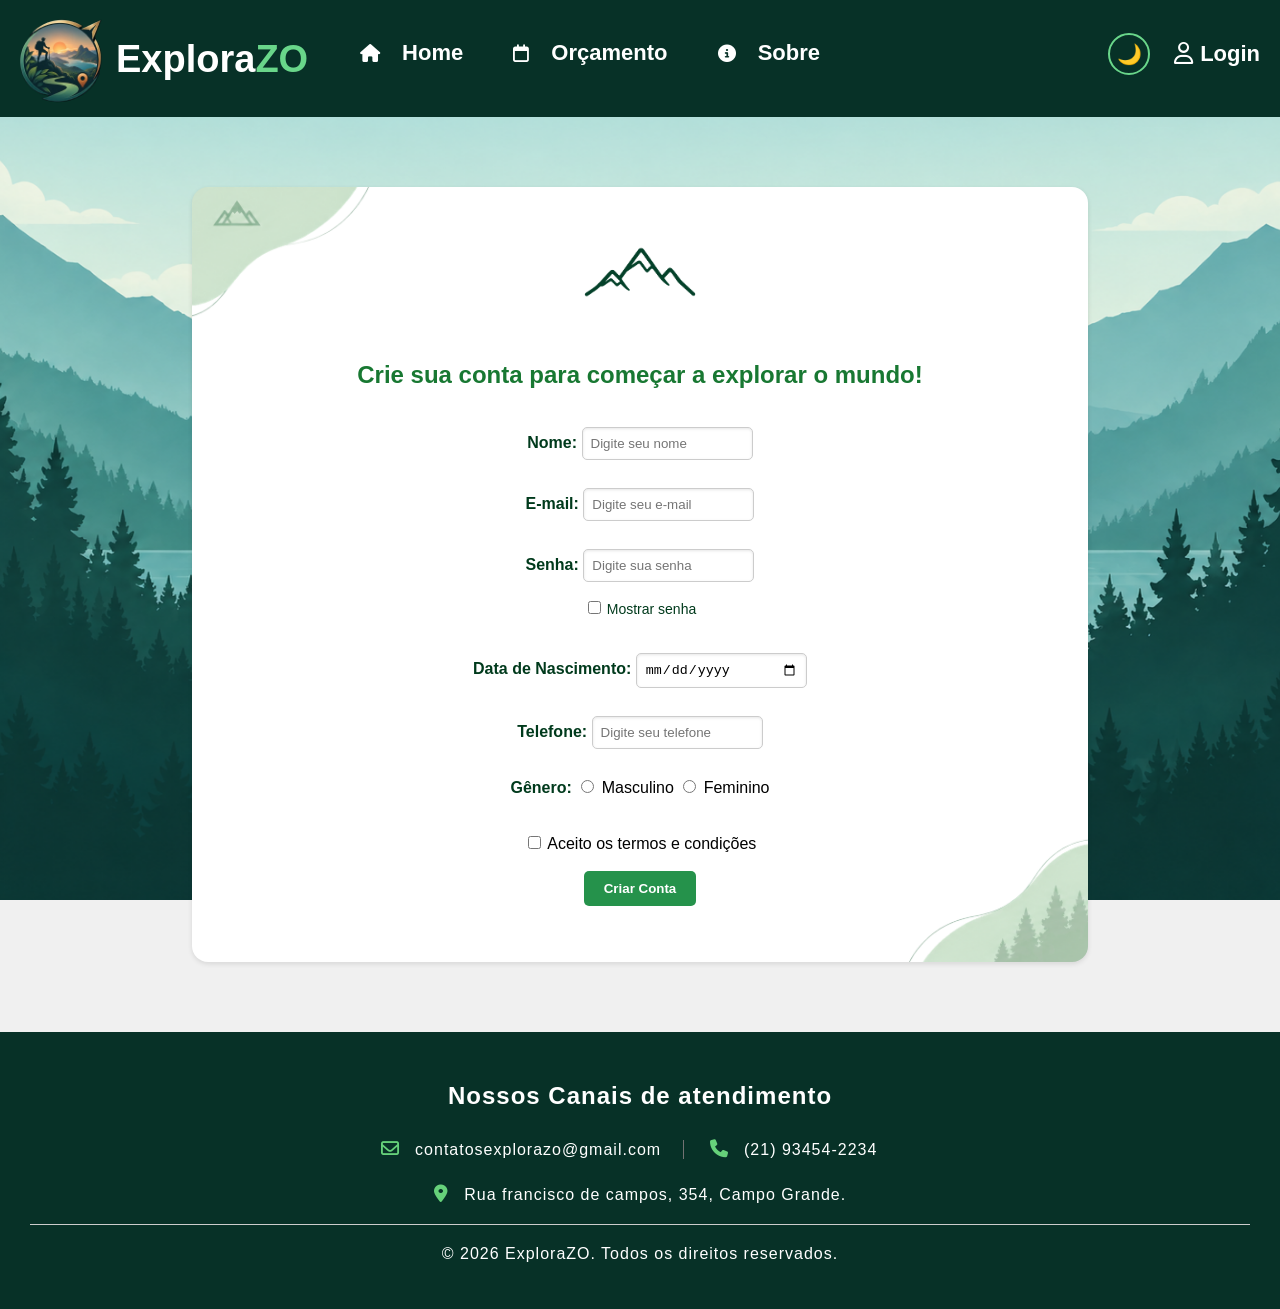
==== commit 26ea65c6: "v.1.1 JS" ====
--- a/criarconta.html
+++ b/criarconta.html
@@ -7,6 +7,7 @@
         <link rel="stylesheet" href="https://cdnjs.cloudflare.com/ajax/libs/font-awesome/6.5.2/css/all.min.css">
         <link rel="stylesheet" href="CSS/style.css" type="text/css">
         <title>ExploraZO - Criar Conta</title>
+        <script src="JS/tema.js"></script>
     </head>
     <body>
         <header>
@@ -61,7 +62,6 @@
             <p><i class="fa-solid fa-location-dot"></i> Rua francisco de campos, 354, Campo Grande.</p><hr>
             <p>&copy; 2026 ExploraZO. Todos os direitos reservados.</p>
         </footer>
+        <script src="JS/criarconta.js"></script>
     </body>
 </html>
-    </body>
-</html>
--- a/CSS/style.css
+++ b/CSS/style.css
@@ -596,4 +596,853 @@
         padding: 18px;
     }
 }
+
+/* Mensagens de erro do formulário (JavaScript) */
+.erro {
+    display: block;
+    margin-top: 6px;
+    color: #b3261e;
+    font-size: 13px;
+}
+
+/* Resumo do pedido (JavaScript) */
+#resumo {
+    max-width: 760px;
+    margin: 25px auto 0;
+    padding: 22px;
+    text-align: left;
+    background-color: #f7f9f5;
+    border: 1px solid #d5dfd4;
+    border-radius: 10px;
+}
+
+#resumo h3 {
+    margin-top: 0;
+    color: rgb(24, 120, 50);
+}
+
+#resumo dt {
+    margin-top: 10px;
+    font-weight: bold;
+}
+
+#resumo dd {
+    margin: 2px 0 0;
+    white-space: pre-line;
+}
+
+#orcamento #resumo button.secundario {
+    background-color: #fff;
+    color: rgb(24, 120, 50);
+    border: 2px solid rgb(24, 120, 50);
+}
+
+/* Cards de serviços e fotos de destinos clicáveis (JavaScript) */
+#experiencias .servico[role="button"],
+#destinos .destinos[role="button"] {
+    cursor: pointer;
+}
+
+#experiencias .servico.selecionado {
+    background-color: #eef7ef;
+    border-color: rgb(24, 120, 50);
+    box-shadow: 0 0 0 2px rgb(24, 120, 50);
+}
+
+#experiencias .servico:focus-visible {
+    outline: 2px solid #9cc8a2;
+    outline-offset: 2px;
+}
+
+#destinos .destinos:focus-visible {
+    outline: 2px solid #9cc8a2;
+    outline-offset: 4px;
+    border-radius: 10px;
+}
+
+/* Janelas (modais) de serviços e destinos (JavaScript) */
+.modal-fundo {
+    position: fixed;
+    top: 0;
+    right: 0;
+    bottom: 0;
+    left: 0;
+    z-index: 1000;
+    display: flex;
+    align-items: center;
+    justify-content: center;
+    padding: 20px;
+    background-color: rgba(0, 0, 0, 0.55);
+}
+
+.modal-fundo[hidden] {
+    display: none !important;
+}
+
+.modal-caixa {
+    position: relative;
+    width: 100%;
+    max-width: 480px;
+    max-height: 90vh;
+    overflow-y: auto;
+    padding: 28px 24px 24px;
+    text-align: left;
+    background-color: #fff;
+    border-radius: 12px;
+    box-shadow: 0 10px 30px rgba(0, 0, 0, 0.25);
+}
+
+.modal-caixa h3 {
+    margin: 0 0 10px;
+    padding-right: 30px;
+    color: rgb(24, 120, 50);
+    font-size: 22px;
+}
+
+.modal-caixa p {
+    color: #555;
+    line-height: 1.6;
+}
+
+.modal-caixa ul {
+    margin: 14px 0 20px;
+    padding-left: 20px;
+    color: #333;
+    line-height: 1.8;
+}
+
+.modal-caixa img {
+    display: block;
+    width: 100%;
+    height: 200px;
+    margin: 12px 0 16px;
+    object-fit: cover;
+    border-radius: 8px;
+}
+
+#modal-adicionar,
+#destino-escolher {
+    display: block;
+    width: 100%;
+    padding: 12px 20px;
+    background-color: rgb(24, 120, 50);
+    color: #fff;
+    border: none;
+    border-radius: 7px;
+    font-size: 16px;
+    font-weight: bold;
+    cursor: pointer;
+}
+
+#modal-adicionar:hover,
+#destino-escolher:hover {
+    background-color: rgb(17, 95, 39);
+}
+
+.botao-link {
+    display: block;
+    margin-bottom: 10px;
+    padding: 12px 20px;
+    text-align: center;
+    color: rgb(24, 120, 50);
+    border: 2px solid rgb(24, 120, 50);
+    border-radius: 7px;
+    font-weight: bold;
+    text-decoration: none;
+}
+
+.botao-link:hover {
+    background-color: #eef7ef;
+}
+
+.modal-fechar {
+    position: absolute;
+    top: 8px;
+    right: 12px;
+    padding: 0 8px;
+    background: none;
+    color: #666;
+    border: none;
+    font-size: 28px;
+    line-height: 1;
+    cursor: pointer;
+}
+
+.modal-fechar:hover {
+    background: none;
+    color: #000;
+}
 /*Essa parte do CSS foi feito pelo Vinicius*/
+
+
+
+
+
+
+/*Essa parte do CSS foi feito pelo Bruno - página inicial*/
+
+
+#indexmain {
+    width: 90%;
+    max-width: 1500px;
+
+    margin: 25px auto;
+    padding: 35px;
+
+    background-color: #202e29;
+    border-radius: 15px;
+    color: white;
+
+    box-sizing: border-box;
+}
+
+/* APRESENTAÇÃO */
+
+#indexmain #topo-home {
+    display: grid;
+    grid-template-columns: 1.2fr 1fr;
+    gap: 35px;
+}
+
+#indexmain #conteudo-home {
+    display: flex;
+    flex-direction: column;
+    min-width: 0;
+}
+
+#indexmain h1 {
+    font-size: 36px;
+    line-height: 1.15;
+    margin: 0 0 15px;
+}
+
+#indexmain h1 span {
+    color: #70db91;
+}
+
+#indexmain .descricao-home {
+    font-size: 16px;
+    line-height: 1.6;
+    color: #dddddd;
+    margin: 0 0 20px;
+}
+
+/* BOTÕES */
+
+#indexmain .botoes-home {
+    display: flex;
+    flex-wrap: wrap;
+    gap: 15px;
+    margin-bottom: 25px;
+}
+
+#indexmain .botao-principal,
+#indexmain .botao-secundario {
+    display: inline-block;
+    padding: 12px 24px;
+
+    border-radius: 12px;
+    font-weight: bold;
+    text-decoration: none;
+    text-align: center;
+
+    transition: 0.2s;
+}
+
+#indexmain .botao-principal {
+    background-color: #70db91;
+    color: #103b2b;
+}
+
+#indexmain .botao-secundario {
+    border: 1px solid #70db91;
+    color: white;
+}
+
+#indexmain .botao-principal:hover {
+    background-color: #91f1ae;
+}
+
+#indexmain .botao-secundario:hover {
+    background-color: #315344;
+}
+
+/* TÍTULOS DAS SEÇÕES */
+
+#indexmain #destinos h2,
+#indexmain #quem-somos h2,
+#indexmain #porque-contratar h2,
+#indexmain #outros-destinos h2,
+#indexmain #duvidas-frequentes h2 {
+    font-size: 23px;
+    margin: 0 0 15px;
+
+    border-left: 5px solid #70db91;
+    padding-left: 10px;
+}
+
+/* DESTINOS EM DESTAQUE */
+
+#indexmain .lista-destinos {
+    display: grid;
+    grid-template-columns: repeat(3, minmax(0, 1fr));
+    gap: 15px;
+}
+
+/* CARDS DE DESTINOS */
+
+#indexmain .card-destino,
+#indexmain .card-outro {
+    display: flex;
+    flex-direction: column;
+    align-items: flex-start;
+    gap: 12px;
+
+    min-width: 0;
+    padding: 18px;
+
+    background-color: #293d35;
+    border: 1px solid #385247;
+    border-radius: 18px;
+
+    transition: 0.2s;
+}
+
+#indexmain .card-destino:hover,
+#indexmain .card-outro:hover {
+    transform: translateY(-5px);
+    border-color: #70db91;
+    background-color: #30493e;
+}
+
+#indexmain .card-destino h3,
+#indexmain .card-outro h3 {
+    font-size: 17px;
+    margin: 0;
+}
+
+#indexmain .card-destino p,
+#indexmain .card-outro p {
+    font-size: 13px;
+    line-height: 1.5;
+    color: #dddddd;
+    margin: 0;
+}
+
+#indexmain .card-destino span,
+#indexmain .card-outro span {
+    margin-top: auto;
+    padding: 5px 10px;
+
+    border: 1px solid #70db91;
+    border-radius: 20px;
+
+    color: #85e8a1;
+    font-size: 12px;
+}
+
+/* MAPA */
+
+#indexmain #map {
+    width: 100%;
+    min-height: 400px;
+
+    background-color: #283b34;
+    border: 1px solid #668577;
+    border-radius: 20px;
+
+    box-sizing: border-box;
+}
+
+/* QUEM SOMOS NÓS */
+
+#indexmain #quem-somos {
+    display: flex;
+    align-items: center;
+    justify-content: space-between;
+    gap: 35px;
+
+    margin-top: 45px;
+    padding: 30px;
+
+    background-color: #293d35;
+    border: 1px solid #385247;
+    border-radius: 18px;
+}
+
+#indexmain .texto-quem-somos {
+    max-width: 750px;
+}
+
+#indexmain #quem-somos p {
+    font-size: 15px;
+    line-height: 1.7;
+    color: #dddddd;
+    margin: 0;
+}
+
+#indexmain #quem-somos .botao-principal {
+    flex-shrink: 0;
+}
+
+/* POR QUE NOS CONTRATAR */
+
+#indexmain #porque-contratar {
+    margin-top: 45px;
+}
+
+#indexmain .descricao-vantagens,
+#indexmain .descricao-destinos,
+#indexmain .descricao-duvidas {
+    font-size: 16px;
+    line-height: 1.6;
+    color: #dddddd;
+    margin: 0 0 25px;
+}
+
+/* GRID DAS VANTAGENS */
+
+#indexmain .grid-vantagens {
+    display: grid;
+    grid-template-columns: repeat(4, minmax(0, 1fr));
+    gap: 20px;
+}
+
+/* CARDS DAS VANTAGENS */
+
+#indexmain .card-vantagem {
+    display: flex;
+    flex-direction: column;
+    gap: 12px;
+
+    min-width: 0;
+    padding: 22px;
+
+    background-color: #293d35;
+    border: 1px solid #385247;
+    border-radius: 18px;
+
+    transition: 0.2s;
+}
+
+#indexmain .card-vantagem:hover {
+    transform: translateY(-5px);
+    border-color: #70db91;
+    background-color: #30493e;
+}
+
+#indexmain .card-vantagem i {
+    font-size: 27px;
+    color: #70db91;
+    margin-bottom: 5px;
+}
+
+#indexmain .card-vantagem h3 {
+    font-size: 17px;
+    margin: 0;
+}
+
+#indexmain .card-vantagem p {
+    font-size: 14px;
+    line-height: 1.6;
+    color: #dddddd;
+    margin: 0;
+}
+
+/* OUTROS DESTINOS */
+
+#indexmain #outros-destinos {
+    margin-top: 45px;
+}
+
+#indexmain .grid-destinos {
+    display: grid;
+    grid-template-columns: repeat(4, minmax(0, 1fr));
+    gap: 20px;
+}
+
+#indexmain .card-outro {
+    min-height: 160px;
+    padding: 22px;
+}
+
+/* DÚVIDAS FREQUENTES */
+
+#indexmain #duvidas-frequentes {
+    margin-top: 45px;
+}
+
+#indexmain .lista-duvidas {
+    display: flex;
+    flex-direction: column;
+    gap: 12px;
+}
+
+/* CAIXAS DAS PERGUNTAS */
+
+#indexmain .duvida {
+    background-color: #293d35;
+    border: 1px solid #385247;
+    border-radius: 15px;
+
+    overflow: hidden;
+    transition: 0.2s;
+}
+
+#indexmain .duvida:hover {
+    border-color: #70db91;
+}
+
+#indexmain .duvida[open] {
+    border-color: #70db91;
+    background-color: #30493e;
+}
+
+/* TÍTULOS DAS PERGUNTAS */
+
+#indexmain .duvida summary {
+    display: flex;
+    align-items: center;
+    justify-content: space-between;
+    gap: 15px;
+
+    padding: 20px;
+
+    cursor: pointer;
+    font-size: 16px;
+    font-weight: bold;
+    list-style: none;
+}
+
+#indexmain .duvida summary::-webkit-details-marker {
+    display: none;
+}
+
+/* ÍCONE DE ABRIR E FECHAR */
+
+#indexmain .duvida summary::after {
+    content: "+";
+
+    font-size: 25px;
+    font-weight: normal;
+    color: #70db91;
+}
+
+#indexmain .duvida[open] summary::after {
+    content: "−";
+}
+
+/* RESPOSTAS */
+
+#indexmain .duvida p {
+    font-size: 15px;
+    line-height: 1.7;
+    color: #dddddd;
+
+    margin: 0;
+    padding: 0 20px 20px;
+}
+
+/* RESPONSIVIDADE - TABLETS */
+
+@media (max-width: 1100px) {
+
+    #indexmain #topo-home {
+        grid-template-columns: 1fr;
+    }
+
+    #indexmain #map {
+        min-height: 350px;
+    }
+
+    #indexmain .grid-vantagens,
+    #indexmain .grid-destinos {
+        grid-template-columns: repeat(2, minmax(0, 1fr));
+    }
+
+}
+
+/* RESPONSIVIDADE - CELULARES */
+
+@media (max-width: 650px) {
+
+    #indexmain {
+        width: 95%;
+        padding: 20px;
+    }
+
+    #indexmain h1 {
+        font-size: 28px;
+    }
+
+    #indexmain .lista-destinos,
+    #indexmain .grid-vantagens,
+    #indexmain .grid-destinos {
+        grid-template-columns: 1fr;
+    }
+
+    #indexmain #quem-somos {
+        flex-direction: column;
+        align-items: flex-start;
+        padding: 22px;
+    }
+
+    #indexmain #map {
+        min-height: 300px;
+    }
+
+    #indexmain .duvida summary {
+        font-size: 14px;
+        padding: 15px;
+    }
+
+    #indexmain .duvida p {
+        font-size: 14px;
+        padding: 0 15px 15px;
+    }
+
+}
+/*Essa parte foi feita pelo bruno*/
+
+/*Essa parte do CSS foi feito pelo Vinicius - modo claro e escuro*/
+
+#botao-tema {
+    position: absolute;
+    top: 33px;
+    right: 130px;
+    z-index: 900;
+    width: 42px;
+    height: 42px;
+    padding: 0;
+    font-size: 20px;
+    line-height: 1;
+    background-color: transparent;
+    color: #fff;
+    border: 2px solid #69d68a;
+    border-radius: 50%;
+    cursor: pointer;
+}
+
+#botao-tema:hover {
+    background-color: rgba(105, 214, 138, 0.2);
+}
+
+#botao-tema.flutuante {
+    position: fixed;
+    top: auto;
+    right: 18px;
+    bottom: 18px;
+    background-color: #073127;
+    box-shadow: 0 4px 12px rgba(0, 0, 0, 0.3);
+}
+
+/* Home no modo claro (a home do Bruno é escura por padrão) */
+
+html:not(.modo-escuro) #indexmain {
+    background-color: #fff;
+    color: #1f2d27;
+}
+
+html:not(.modo-escuro) #indexmain h1 span {
+    color: rgb(24, 120, 50);
+}
+
+html:not(.modo-escuro) #indexmain #destinos h2,
+html:not(.modo-escuro) #indexmain #quem-somos h2,
+html:not(.modo-escuro) #indexmain #porque-contratar h2,
+html:not(.modo-escuro) #indexmain #outros-destinos h2,
+html:not(.modo-escuro) #indexmain #duvidas-frequentes h2 {
+    color: rgb(24, 120, 50);
+    border-left-color: rgb(24, 120, 50);
+}
+
+html:not(.modo-escuro) #indexmain .descricao-home,
+html:not(.modo-escuro) #indexmain .descricao-vantagens,
+html:not(.modo-escuro) #indexmain .descricao-destinos,
+html:not(.modo-escuro) #indexmain .descricao-duvidas,
+html:not(.modo-escuro) #indexmain .card-destino p,
+html:not(.modo-escuro) #indexmain .card-outro p,
+html:not(.modo-escuro) #indexmain .card-vantagem p,
+html:not(.modo-escuro) #indexmain #quem-somos p,
+html:not(.modo-escuro) #indexmain .duvida p {
+    color: #555;
+}
+
+html:not(.modo-escuro) #indexmain .botao-principal {
+    background-color: rgb(24, 120, 50);
+    color: #fff;
+}
+
+html:not(.modo-escuro) #indexmain .botao-principal:hover {
+    background-color: rgb(17, 95, 39);
+}
+
+html:not(.modo-escuro) #indexmain .botao-secundario {
+    border-color: rgb(24, 120, 50);
+    color: rgb(24, 120, 50);
+}
+
+html:not(.modo-escuro) #indexmain .botao-secundario:hover {
+    background-color: #eef7ef;
+}
+
+html:not(.modo-escuro) #indexmain .card-destino,
+html:not(.modo-escuro) #indexmain .card-outro,
+html:not(.modo-escuro) #indexmain .card-vantagem,
+html:not(.modo-escuro) #indexmain #quem-somos,
+html:not(.modo-escuro) #indexmain .duvida {
+    background-color: #f7f9f5;
+    border-color: #dce7dc;
+}
+
+html:not(.modo-escuro) #indexmain .card-destino:hover,
+html:not(.modo-escuro) #indexmain .card-outro:hover,
+html:not(.modo-escuro) #indexmain .card-vantagem:hover,
+html:not(.modo-escuro) #indexmain .duvida:hover,
+html:not(.modo-escuro) #indexmain .duvida[open] {
+    background-color: #eef7ef;
+    border-color: rgb(24, 120, 50);
+}
+
+html:not(.modo-escuro) #indexmain .card-destino span,
+html:not(.modo-escuro) #indexmain .card-outro span {
+    border-color: rgb(24, 120, 50);
+    color: rgb(24, 120, 50);
+}
+
+html:not(.modo-escuro) #indexmain .card-vantagem i,
+html:not(.modo-escuro) #indexmain .duvida summary::after {
+    color: rgb(24, 120, 50);
+}
+
+html:not(.modo-escuro) #indexmain #map {
+    background-color: #eef2ee;
+    border-color: #cfd8cf;
+}
+
+/* Modo escuro em todas as páginas */
+
+html.modo-escuro {
+    color-scheme: dark;
+}
+
+html.modo-escuro body {
+    background-color: #17201c !important;
+    background-blend-mode: multiply;
+    color: #e6ece8;
+}
+
+html.modo-escuro main:not(#indexmain) {
+    background-color: #232d29 !important;
+    color: #e6ece8 !important;
+    box-shadow: 0 2px 8px rgba(0, 0, 0, 0.5);
+}
+
+html.modo-escuro #experiencias,
+html.modo-escuro #historia,
+html.modo-escuro #proposito,
+html.modo-escuro #diferenciais,
+html.modo-escuro #contato,
+html.modo-escuro #resumo {
+    background-color: #1c2521 !important;
+    border-color: #3a4a43 !important;
+}
+
+html.modo-escuro #orcamento,
+html.modo-escuro #principalcriar {
+    background-color: transparent !important;
+}
+
+html.modo-escuro main:not(#indexmain) h1,
+html.modo-escuro main:not(#indexmain) h2,
+html.modo-escuro main:not(#indexmain) h3,
+html.modo-escuro main:not(#indexmain) legend {
+    color: #6fd58c !important;
+}
+
+html.modo-escuro main:not(#indexmain) p,
+html.modo-escuro main:not(#indexmain) li,
+html.modo-escuro main:not(#indexmain) label,
+html.modo-escuro main:not(#indexmain) dd,
+html.modo-escuro main:not(#indexmain) dt,
+html.modo-escuro main:not(#indexmain) figcaption {
+    color: #d5dfd9 !important;
+}
+
+html.modo-escuro main:not(#indexmain) a:not(.botaosemlinha):not(.botao-link) {
+    color: #8fe2a1;
+}
+
+html.modo-escuro .servico {
+    background-color: #1c2521 !important;
+    border-color: #3a4a43 !important;
+}
+
+html.modo-escuro .servico.selecionado {
+    background-color: #1f3a2a !important;
+    border-color: #6fd58c !important;
+    box-shadow: 0 0 0 2px #6fd58c;
+}
+
+html.modo-escuro main:not(#indexmain) fieldset {
+    border-color: #3a4a43 !important;
+}
+
+html.modo-escuro main:not(#indexmain) hr {
+    border-color: #3a4a43;
+}
+
+html.modo-escuro main:not(#indexmain) input:not([type="checkbox"]):not([type="radio"]):not([type="submit"]),
+html.modo-escuro main:not(#indexmain) textarea,
+html.modo-escuro main:not(#indexmain) select {
+    background-color: #1c2521 !important;
+    color: #e6ece8 !important;
+    border-color: #3a4a43 !important;
+}
+
+html.modo-escuro main:not(#indexmain) input::placeholder,
+html.modo-escuro main:not(#indexmain) textarea::placeholder {
+    color: #8a9a92;
+}
+
+html.modo-escuro .erro {
+    color: #ff8a80;
+}
+
+html.modo-escuro #orcamento #resumo button.secundario {
+    background-color: transparent;
+    color: #6fd58c;
+    border-color: #6fd58c;
+}
+
+html.modo-escuro .modal-caixa {
+    background-color: #232d29 !important;
+    color: #e6ece8;
+}
+
+html.modo-escuro .modal-caixa h3 {
+    color: #6fd58c !important;
+}
+
+html.modo-escuro .modal-caixa p,
+html.modo-escuro .modal-caixa li {
+    color: #d5dfd9 !important;
+}
+
+html.modo-escuro .modal-fechar {
+    color: #aab6af;
+}
+
+html.modo-escuro .modal-fechar:hover {
+    color: #fff;
+}
+
+html.modo-escuro .botao-link {
+    color: #6fd58c;
+    border-color: #6fd58c;
+}
+
+html.modo-escuro .botao-link:hover {
+    background-color: #1f3a2a;
+}
+/*Essa parte do CSS foi feito pelo Vinicius - modo claro e escuro*/
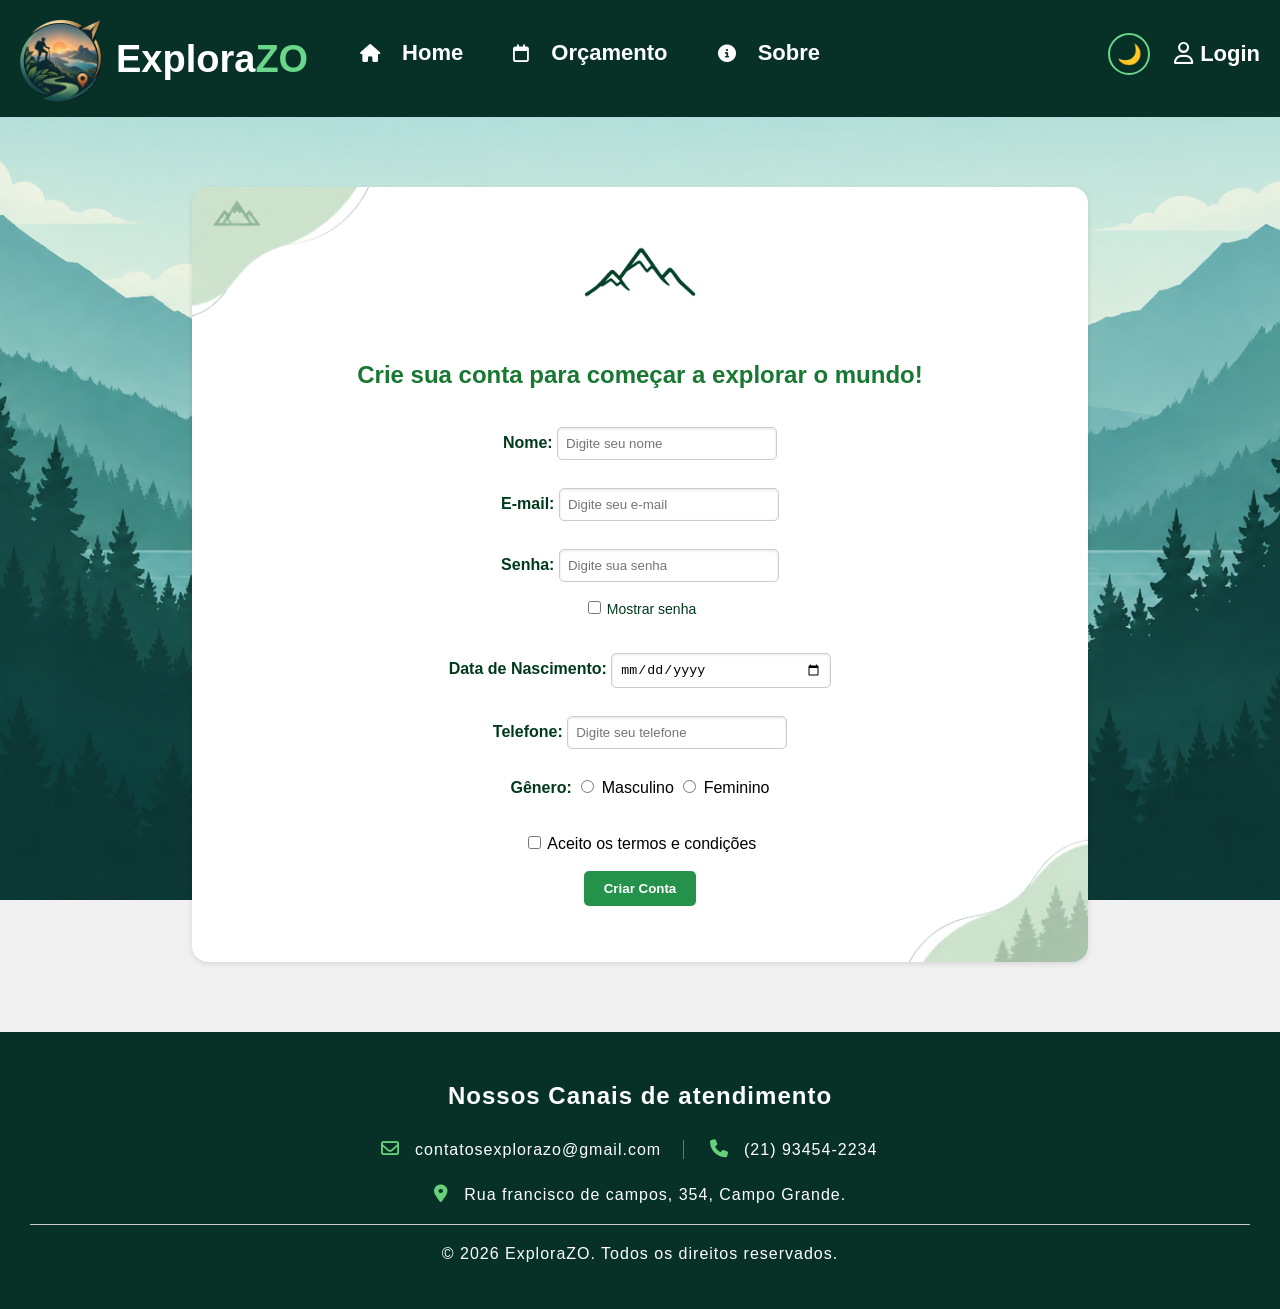
==== commit 06e54d9f: "v1.2 JS" ====
--- a/criarconta.html
+++ b/criarconta.html
@@ -8,6 +8,7 @@
         <link rel="stylesheet" href="CSS/style.css" type="text/css">
         <title>ExploraZO - Criar Conta</title>
         <script src="JS/tema.js"></script>
+        <script src="JS/topo.js" defer></script>
     </head>
     <body>
         <header>
--- a/CSS/style.css
+++ b/CSS/style.css
@@ -6,12 +6,18 @@
 body {
     font-family: 'Segoe UI', sans-serif;
     background-color: #f0f0f0;
-    margin: 0%;
+    margin: 0;
     min-height: 100vh;
     display: flex;
     flex-direction: column;
     background-image: url("../imagens/plano-de-fundo.png");
-    background-size: cover; background-position: center; background-repeat: no-repeat; background-attachment: fixed;
+    background-size: cover;
+    background-position: center;
+    background-repeat: no-repeat;
+    background-attachment: fixed;
+}
+img {
+    max-width: 100%;
 }
 main {
     background-color: white;
@@ -20,24 +26,26 @@
     text-align: center;
     margin: 20px;
     border-radius: 16px;
-    box-shadow: 0px 2px 5px rgba(0, 0, 0, 0.1);
+    box-shadow: 0 2px 5px rgba(0, 0, 0, 0.1);
     background-image: url("../imagens/fundocima.png"), url("../imagens/fundobaixo.png");
-    background-position: top left, bottom right; background-size: 800px auto, 800px auto; background-repeat: no-repeat;
-    
+    background-position: top left, bottom right;
+    background-size: 800px auto, 800px auto;
+    background-repeat: no-repeat;
 }
 #esqueceumain, #loginmain, #maincriar {
     padding: 20px;
     width: 70%;
-    margin: 0 auto; margin-bottom: 70px; margin-top: 70px;
-}
-#sobremain, #indexmain {
+    margin: 70px auto;
+}
+#sobremain {
     width: 90%;
-    margin: 0 auto;
-    margin-top: 20px;
-    margin-bottom: 20px;
-}
+    margin: 20px auto;
+}
+
+/* Barra de navegacao */
 header {
-    display: inline-block;
+    position: relative;
+    display: block;
     background-color: #073127;
     color: white;
     font-size: 22px;
@@ -50,11 +58,9 @@
     position: absolute;
 }
 header h1 {
-    font-family: 'Inter', sans-serif;
-    margin: 0;
-    padding: 26px;
-    padding-bottom: 36px;
-    margin-left: 90px; margin-top: 12px;
+    font-family: 'Inter', 'Segoe UI', sans-serif;
+    margin: 12px 0 0 90px;
+    padding: 26px 26px 36px;
     font-size: 38px;
     font-weight: 700;
 }
@@ -68,9 +74,6 @@
     top: 41px;
     color: white;
     text-decoration: none;
-    gap: 7px;
-    color: white;
-    text-decoration: none;
     padding-bottom: 15px;
 }
 nav {
@@ -88,58 +91,121 @@
     color: white;
     padding-bottom: 15px;
     margin-left: 20px;
-    color: white;
     font-weight: 600;
     text-decoration: none;
+    transition: color 0.2s;
 }
 nav a:hover, #login:hover {
     color: #a5f3b8;
 }
+
+/* Responsividade com celular e telas menores*/
+@media (max-width: 1000px) {
+    header {
+        display: flex;
+        align-items: center;
+        flex-wrap: wrap;
+        gap: 8px 12px;
+        padding: 10px 70px 10px 15px;
+    }
+ 
+    header img {
+        position: static;
+        width: 64px;
+        height: auto;
+    }
+ 
+    header h1 {
+        margin: 0 auto 0 0;
+        padding: 0;
+        font-size: 28px;
+    }
+ 
+    a#login {
+        position: static;
+        padding: 0;
+        font-size: 18px;
+    }
+
+    #botao-tema:not(.flutuante) {
+        top: 14px;
+        right: 15px;
+    }
+ 
+    nav {
+        position: static;
+        justify-content: center;
+        flex-wrap: wrap;
+        gap: 6px 4px;
+        margin: 0;
+        padding: 4px 12px 14px;
+        background-color: #073127;
+        font-size: 18px;
+        word-spacing: normal;
+    }
+ 
+    nav a {
+        margin-left: 0;
+        padding: 8px 12px 10px;
+    }
+}
+ 
+/* 480px de largura */
+@media (max-width: 480px) {
+    header img {
+        width: 52px;
+    }
+ 
+    header h1 {
+        font-size: 24px;
+    }
+ 
+    a#login {
+        font-size: 16px;
+    }
+ 
+    nav {
+        font-size: 16px;
+    }
+ 
+    nav a {
+        padding: 8px 10px 10px;
+    }
+}
+
 footer {
     text-align: center;
     color: rgb(24, 153, 7);
     padding: 30px;
-    background-color: #073127;;
+    background-color: #073127;
     letter-spacing: 1px;
     width: 100%;
 }
-section#historia {
+section#historia,
+section#proposito,
+section#diferenciais,
+section#contato {
     background-color: #F7F9F5;
-    padding: 100px;
     border-radius: 10px;
     margin: 20px;
     padding: 20px;
-
     font-size: 17px;
 }
-section#historia img {
-    width: 80% auto;
-    height: 80% auto;
-    border-radius: 10px;
-}
-.valoreslado {
-    margin-left: 35px;
-}
-section#proposito, section#diferenciais {
+section#proposito,
+section#diferenciais {
     text-align: left;
-    padding: 100px;
-    border-radius: 10px;
-    margin: 20px;
-    padding: 20px;
-    background-color: #F7F9F5;
-    font-size: 17px;
-}
-section#proposito img, section#diferenciais img {
-    width: 100%;
 }
 section#contato {
     text-align: center;
-    padding: 100px;
+}
+.valoreslado {
+    margin-left: 15px;
+}
+section#proposito img,
+section#diferenciais img,
+section#historia img {
+    width: 80%;
     border-radius: 10px;
-    margin: 20px;
-    padding: 20px;
-    background-color: #F7F9F5;
-    font-size: 17px;
 }
 section#destinos {
     text-align: center;
@@ -150,7 +216,6 @@
     border-radius: 10px;
     margin: 10px;
     font-size: 17px;
-
 }
 .destinos {
     display: inline-block;
@@ -171,8 +236,17 @@
     vertical-align: top;
     width: 48%;
 }
-input#nome, input#email, input#senha, input#telefone, input#nascimento, input#data, textarea#mensagem, select#destino {
+input#nome,
+input#email,
+input#senha,
+input#telefone,
+input#nascimento,
+input#data,
+textarea#mensagem,
+select#destino {
     width: 20%;
+    min-width: 220px;
+    max-width: 100%;
     padding: 8px;
     margin-bottom: 10px;
     border-radius: 5px;
@@ -186,13 +260,14 @@
     border: none;
     border-radius: 5px;
     cursor: pointer;
+    transition: background-color 0.2s;
+}
+button:hover {
+    background-color: #37db60;
+    color: white;
 }
 .botaosemlinha {
     text-decoration: none;
-    color: white;
-}
-button:hover {
-    background-color: #37db60;
     color: white;
 }
 footer hr {
@@ -200,20 +275,22 @@
     border: none;
     border-bottom: 1px solid #ccc;
 }
-#femail {
+#femail,
+#ftelefone {
     display: inline-block;
     margin: 10px;
     padding-inline-end: 22px;
-    border-right: rgb(114, 114, 114) 1px solid;
-}
-#ftelefone {
-    display: inline-block;
-    margin: 10px;
-}
+}
+#femail {
+    border-right: 1px solid rgb(114, 114, 114);
+}
+ 
+/* Ícones */
 i {
     margin-right: 1px;
 }
-nav a i, .login-btn i {
+nav a i,
+.login-btn i {
     font-size: 18px;
 }
 button i {
@@ -224,7 +301,10 @@
     margin-right: 10px;
     font-size: 18px;
 }
-.ativo, #login.ativo {
+
+/* Página selecionada */
+.ativo,
+#login.ativo {
     color: #8fe2a1;
 }
 a.ativo::after {
@@ -237,13 +317,45 @@
     background-color: #8fe2a1;
     border-radius: 3px;
 }
-#femail, #ftelefone {
-    display: inline-block;
-    margin: 10px;
-    padding-inline-end: 22px;
-}
 .inputcampo {
     box-shadow: inset 0 1px 3px rgba(0, 0, 0, 0.1);
+}
+
+/* Botão pra subir para o inicio da página */
+#botao-topo {
+    position: fixed;
+    right: 18px;
+    bottom: 18px;
+    z-index: 900;
+    display: flex;
+    align-items: center;
+    justify-content: center;
+    width: 46px;
+    height: 46px;
+    padding: 0;
+    background-color: #187832;
+    color: #fff;
+    border-radius: 50%;
+    box-shadow: 0 4px 12px rgba(0, 0, 0, 0.3);
+
+    opacity: 0;
+    visibility: hidden;
+    transform: translateY(12px);
+    transition: opacity 0.25s, transform 0.25s, visibility 0.25s, background-color 0.2s;
+}
+#botao-topo.visivel {
+    opacity: 1;
+    visibility: visible;
+    transform: translateY(0);
+}
+ 
+#botao-topo:hover {
+    background-color: #115f27;
+}
+ 
+#botao-topo i {
+    margin: 0;
+    font-size: 18px;
 }
 /*Essa parte do CSS foi feito pelo Brian*/
 
@@ -1008,6 +1120,7 @@
     gap: 20px;
 }
 
+
 /* CARDS DAS VANTAGENS */
 
 #indexmain .card-vantagem {
@@ -1018,36 +1131,36 @@
     min-width: 0;
     padding: 22px;
 
-    background-color: #293d35;
-    border: 1px solid #385247;
+    background-color: #70db91;
+    border: 1px solid #70db91;
     border-radius: 18px;
-
-    transition: 0.2s;
-}
-
-#indexmain .card-vantagem:hover {
-    transform: translateY(-5px);
-    border-color: #70db91;
-    background-color: #30493e;
-}
+}
+
+/* ÍCONES */
 
 #indexmain .card-vantagem i {
     font-size: 27px;
-    color: #70db91;
+    color: #293d35;
     margin-bottom: 5px;
 }
+
+/* TÍTULOS */
 
 #indexmain .card-vantagem h3 {
     font-size: 17px;
+    color: #293d35;
     margin: 0;
 }
+
+/* DESCRIÇÕES */
 
 #indexmain .card-vantagem p {
     font-size: 14px;
     line-height: 1.6;
-    color: #dddddd;
+    color: #293d35;
     margin: 0;
 }
+
 
 /* OUTROS DESTINOS */
 
@@ -1445,4 +1558,282 @@
 html.modo-escuro .botao-link:hover {
     background-color: #1f3a2a;
 }
-/*Essa parte do CSS foi feito pelo Vinicius - modo claro e escuro*/+/*Essa parte do CSS foi feito pelo Vinicius - modo claro e escuro*/
+
+
+/* MARCADOR PERSONALIZADO */
+
+#indexmain .marcador-personalizado {
+    background: transparent;
+    border: none;
+    text-align: center;
+}
+
+#indexmain .marcador-personalizado i {
+    font-size: 36px;
+    color: #70db91;
+    -webkit-text-stroke: 1px #293d35;
+    filter: drop-shadow(0 2px 3px #202e29);
+}
+#indexmain .legenda-marcador {
+    background: transparent;
+    border: none;
+    box-shadow: none;
+    color: #3c3c3c;
+    font-size: 10px;
+    font-weight: bold;
+    padding: 0;
+}
+
+#indexmain .legenda-marcador::before {
+    display: none;
+}
+
+/* JANELA DE DESTINOS - HOME */
+#indexmain .card-destino[data-destino],
+#indexmain .card-outro[data-destino] {
+    cursor: pointer;
+}
+
+#indexmain .card-destino[data-destino]:focus-visible,
+#indexmain .card-outro[data-destino]:focus-visible {
+    outline: 2px solid #70db91;
+    outline-offset: 3px;
+}
+
+body.janela-destino-aberta {
+    overflow: hidden;
+}
+
+#janela-destino.janela-destino-fundo {
+    position: fixed;
+    inset: 0;
+    z-index: 2000;
+    display: flex;
+    align-items: center;
+    justify-content: center;
+    padding: 18px;
+    background: rgba(0, 0, 0, 0.72);
+}
+
+#janela-destino[hidden] {
+    display: none !important;
+}
+
+#janela-destino .janela-destino-caixa {
+    position: relative;
+    width: 100%;
+    max-width: 800px;
+    max-height: 92vh;
+    padding: 28px;
+    overflow-y: auto;
+    background: #202e29;
+    color: #fff;
+    border: 1px solid #527463;
+    border-radius: 18px;
+    box-shadow: 0 14px 45px rgba(0, 0, 0, 0.38);
+}
+
+#janela-destino #janela-destino-titulo {
+    margin: 0 35px 20px 0;
+    font-size: 25px;
+    color: #70db91;
+}
+
+#janela-destino #janela-destino-fechar {
+    position: absolute;
+    top: 12px;
+    right: 17px;
+    padding: 0 6px;
+    border: 0;
+    background: transparent;
+    color: #fff;
+    font-size: 33px;
+    cursor: pointer;
+}
+
+#janela-destino .janela-destino-carrossel {
+    position: relative;
+    overflow: hidden;
+    height: 260px;
+    border-radius: 14px;
+    background: #34483e;
+}
+
+#janela-destino .janela-destino-faixa {
+    display: flex;
+    width: 100%;
+    height: 100%;
+    transition: transform 0.3s ease;
+}
+
+#janela-destino .janela-destino-slide {
+    display: flex;
+    flex: 0 0 100%;
+    align-items: center;
+    justify-content: center;
+    width: 100%;
+    height: 100%;
+    background: #34483e;
+    color: #b4c9bd;
+    font-size: 15px;
+}
+
+#janela-destino .janela-destino-slide img {
+    display: block;
+    width: 100%;
+    height: 100%;
+    object-fit: cover;
+}
+
+#janela-destino .janela-destino-seta {
+    position: absolute;
+    top: 50%;
+    transform: translateY(-50%);
+    border: none;
+    border-radius: 50%;
+    width: 38px;
+    height: 38px;
+    background: rgba(0, 0, 0, 0.55);
+    color: #fff;
+    font-size: 21px;
+    cursor: pointer;
+}
+
+#janela-destino .janela-destino-seta.anterior { left: 12px; }
+#janela-destino .janela-destino-seta.proximo { right: 12px; }
+
+#janela-destino .janela-destino-contador {
+    position: absolute;
+    bottom: 10px;
+    left: 50%;
+    transform: translateX(-50%);
+    padding: 4px 10px;
+    border-radius: 15px;
+    background: rgba(0, 0, 0, 0.6);
+    font-size: 12px;
+    color: #fff;
+}
+
+#janela-destino .janela-destino-informacoes {
+    display: grid;
+    grid-template-columns: 1fr 1fr;
+    gap: 15px;
+    margin: 18px 0;
+}
+
+#janela-destino .janela-destino-informacoes > div {
+    display: flex;
+    flex-direction: column;
+    gap: 7px;
+    padding: 14px;
+    border: 1px solid #527463;
+    border-radius: 10px;
+    background: #293d35;
+}
+
+#janela-destino .janela-destino-informacoes strong {
+    font-size: 14px;
+    color: #70db91;
+}
+
+#janela-destino .janela-destino-informacoes span {
+    font-size: 15px;
+}
+
+#janela-destino #mapa-janela-destino {
+    width: 100%;
+    height: 270px;
+    border: 1px solid #527463;
+    border-radius: 12px;
+    background: #34483e;
+}
+
+@media (max-width: 600px) {
+    #janela-destino .janela-destino-caixa { padding: 20px; }
+    #janela-destino .janela-destino-carrossel { height: 190px; }
+    #janela-destino .janela-destino-informacoes { grid-template-columns: 1fr; }
+    #janela-destino #mapa-janela-destino { height: 220px; }
+}
+
+
+/* JANELA DE DESTINOS - BOTAO PARA ORCAMENTO */
+#janela-destino .janela-destino-acoes {
+    display: flex;
+    justify-content: flex-end;
+    margin-top: 18px;
+}
+
+#janela-destino .janela-destino-botao-orcamento {
+    display: inline-flex;
+    align-items: center;
+    justify-content: center;
+    min-height: 44px;
+    padding: 11px 22px;
+    border-radius: 9px;
+    background: #70db91;
+    color: #112a1d;
+    font-weight: 700;
+    text-decoration: none;
+    transition: background-color 0.2s ease;
+}
+
+#janela-destino .janela-destino-botao-orcamento:hover {
+    background: #9cf0b6;
+}
+
+#janela-destino .janela-destino-botao-orcamento:focus-visible {
+    outline: 3px solid #70db91;
+    outline-offset: 3px;
+}
+
+/* JANELA DE DESTINOS - MODO CLARO */
+html:not(.modo-escuro) #janela-destino.janela-destino-fundo {
+    background: rgba(0, 0, 0, 0.55);
+}
+
+html:not(.modo-escuro) #janela-destino .janela-destino-caixa {
+    background: #fff;
+    color: #1f2d27;
+    border-color: #dce7dc;
+}
+
+html:not(.modo-escuro) #janela-destino #janela-destino-titulo {
+    color: #187832;
+}
+
+html:not(.modo-escuro) #janela-destino #janela-destino-fechar {
+    color: #35493c;
+}
+
+html:not(.modo-escuro) #janela-destino .janela-destino-carrossel,
+html:not(.modo-escuro) #janela-destino .janela-destino-slide {
+    background: #eef2ee;
+}
+
+html:not(.modo-escuro) #janela-destino .janela-destino-slide {
+    color: #65756b;
+}
+
+html:not(.modo-escuro) #janela-destino .janela-destino-informacoes > div {
+    background: #f7f9f5;
+    border-color: #dce7dc;
+}
+
+html:not(.modo-escuro) #janela-destino .janela-destino-informacoes strong {
+    color: #187832;
+}
+
+html:not(.modo-escuro) #janela-destino #mapa-janela-destino {
+    background: #eef2ee;
+    border-color: #cfd8cf;
+}
+
+html:not(.modo-escuro) #janela-destino .janela-destino-botao-orcamento {
+    background: #187832;
+    color: #fff;
+}
+
+html:not(.modo-escuro) #janela-destino .janela-destino-botao-orcamento:hover {
+    background: #115f27;
+}
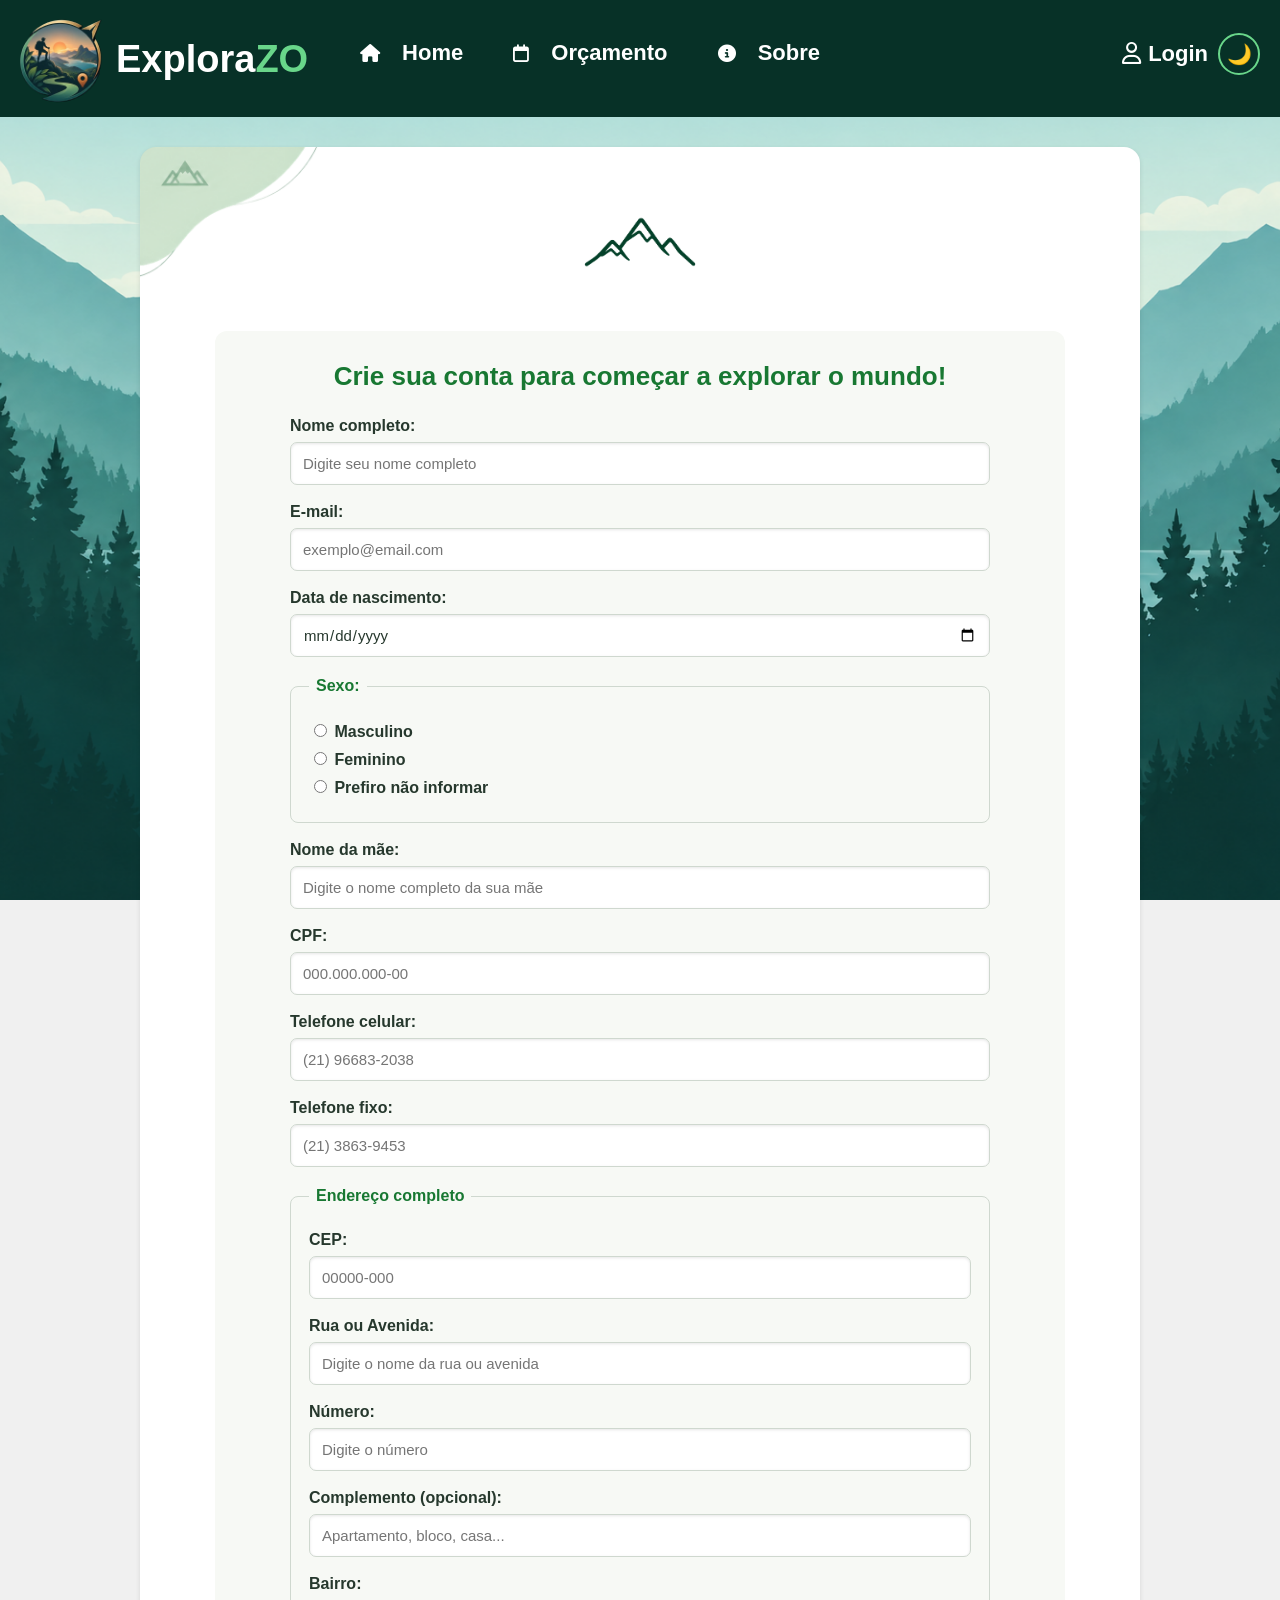
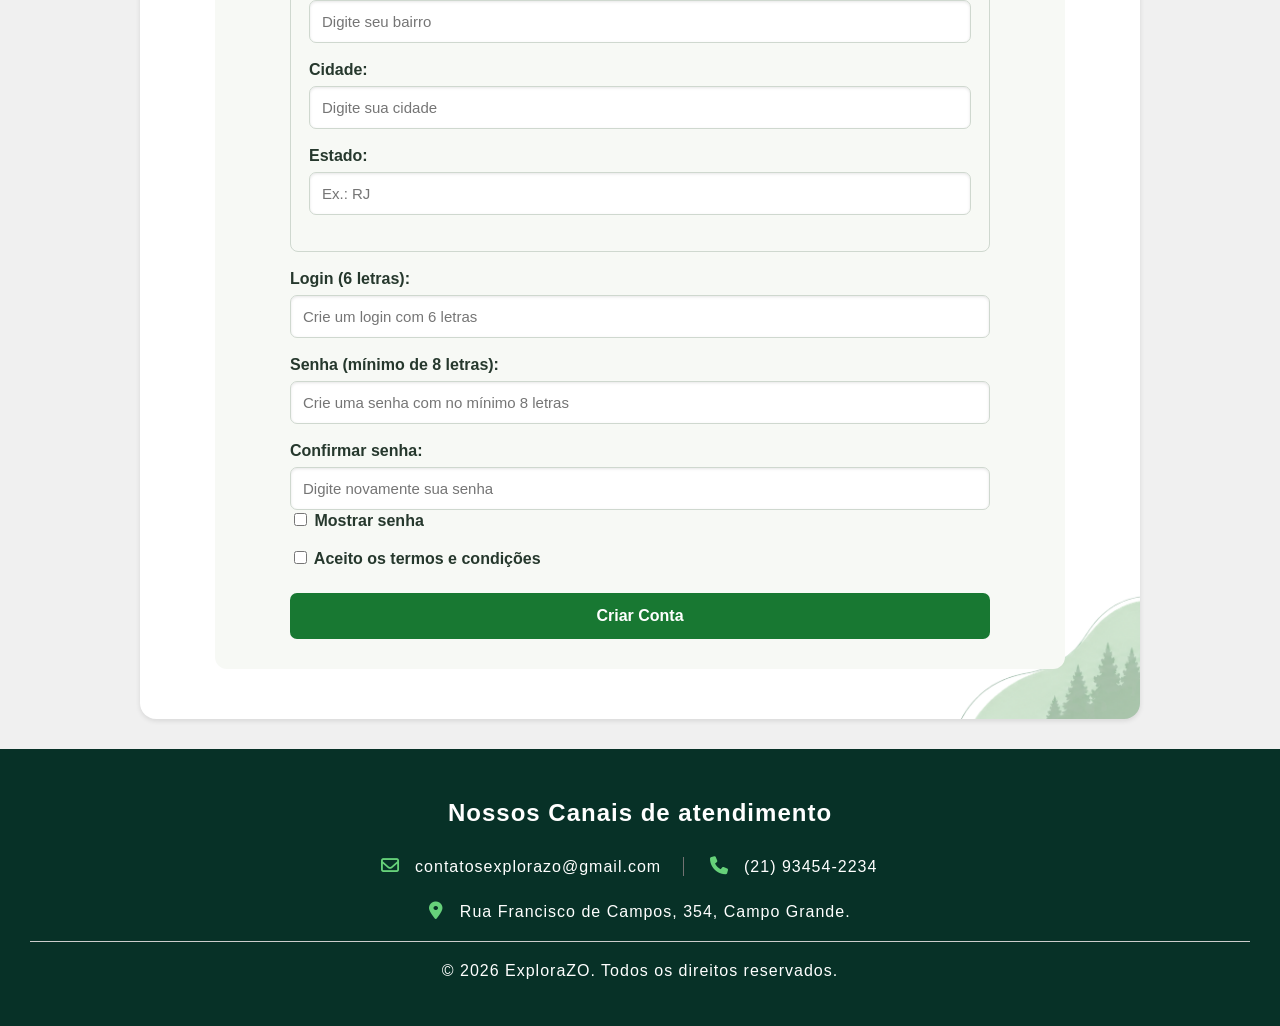
==== commit da5b6d12: "v2.0 JS" ====
--- a/criarconta.html
+++ b/criarconta.html
@@ -1,68 +1,171 @@
-<!--Parte do Brian-->
+
+<!-- Parte do Brian -->
 <!DOCTYPE html>
 <html lang="pt-BR">
-    <head>
-        <meta charset="UTF-8">
-        <meta name="viewport" content="width=device-width, initial-scale=1.0">
-        <link rel="stylesheet" href="https://cdnjs.cloudflare.com/ajax/libs/font-awesome/6.5.2/css/all.min.css">
-        <link rel="stylesheet" href="CSS/style.css" type="text/css">
-        <title>ExploraZO - Criar Conta</title>
-        <script src="JS/tema.js"></script>
-        <script src="JS/topo.js" defer></script>
-    </head>
-    <body>
-        <header>
-            <img src="imagens/explorazo.png" alt="logo do ExploraZo." width="120px">
-            <h1>Explora<span>ZO</span></h1>
-            <a href="login.html" id="login"><i class="fa-regular fa-user"></i> Login</a>
-        </header>
-        <nav>
-            <a href="index.html"><i class="fa-solid fa-house"></i> Home</a>
-            <a href="orçamento.html"><i class="fa-regular fa-calendar"></i> Orçamento</a>
-            <a href="sobre.html"><i class="fa-solid fa-circle-info"></i> Sobre</a>
-        </nav>
+<head>
+    <meta charset="UTF-8">
+    <meta name="viewport" content="width=device-width, initial-scale=1.0">
+    <link rel="stylesheet" href="https://cdnjs.cloudflare.com/ajax/libs/font-awesome/6.5.2/css/all.min.css">
+    <link rel="stylesheet" href="CSS/style.css">
+    <title>ExploraZO - Criar Conta</title>
+    <script src="JS/tema.js"></script>
+    <script src="JS/topo.js" defer></script>
+</head>
+<body>
+    <header>
+        <img src="imagens/explorazo.png" alt="Logo do ExploraZO" width="120">
+        <h1>Explora<span>ZO</span></h1>
+        <a href="login.html" id="login"><i class="fa-regular fa-user"></i> Login</a>
+    </header>
 
-        <main id="maincriar">
-            <img src="imagens/montanha-icon.png" width="130px" height="130px" alt="montanha-icon">
-            <section id="principalcriar">
-                <h2 style="color: rgb(24, 120, 50);">Crie sua conta para começar a explorar o mundo!</h2><br>
+    <nav>
+        <a href="index.html"><i class="fa-solid fa-house"></i> Home</a>
+        <a href="orçamento.html"><i class="fa-regular fa-calendar"></i> Orçamento</a>
+        <a href="sobre.html"><i class="fa-solid fa-circle-info"></i> Sobre</a>
+    </nav>
 
-                <form method="GET" action="#" enctype="multipart/form-data">
-                    <label for="nome" style="color: #003A1C; font-weight: bold;">Nome:</label>
-                    <input type="text" id="nome" class="inputcampo" placeholder="Digite seu nome" required minlength="15" maxlength="60"><br><br>
- 
-                    <label for="email" style="color: #003A1C; font-weight: bold;">E-mail:</label>
-                    <input type="email" id="email" class="inputcampo" placeholder="Digite seu e-mail" required><br><br>
+    <main id="maincriar">
+        <img src="imagens/montanha-icon.png" width="130" height="130" alt="Montanhas">
 
-                    <label for="senha" style="color: #003A1C; font-weight: bold;">Senha:</label>
-                    <input type="password" id="senha" class="inputcampo" placeholder="Digite sua senha" required minlength="8" maxlength="8"><br><br>
+        <section id="principalcriar">
+            <h2>Crie sua conta para começar a explorar o mundo!</h2>
 
-                    <label for="nascimento" style="color: #003A1C; font-weight: bold;">Data de Nascimento:</label>
-                    <input type="date" id="nascimento" class="inputcampo" required><br><br>
-                    
-                    <label for="telefone" style="color: #003A1C; font-weight: bold;">Telefone:</label>
-                    <input type="tel" id="telefone" class="inputcampo" placeholder="Digite seu telefone" required minlength="11" maxlength="11"><br><br>
+            <form id="formCadastro" method="post" action="#">
+                <div class="campo-cadastro">
+                    <label for="nome">Nome completo:</label>
+                    <input type="text" id="nome" name="nome" class="inputcampo"
+                        placeholder="Digite seu nome completo" minlength="15" maxlength="60" required>
+                </div>
 
-                    <label for="genero" style="color: #003A1C; font-weight: bold;">Gênero:</label>
-                    <input type="radio" id="masculino" name="genero" value="masculino" required>
-                    <label for="masculino">Masculino</label>
-                    <input type="radio" id="feminino" name="genero" value="feminino" required>
-                    <label for="feminino">Feminino</label><br><br>
-                    
+                <div class="campo-cadastro">
+                    <label for="email">E-mail:</label>
+                    <input type="email" id="email" name="email" class="inputcampo"
+                        placeholder="exemplo@email.com" required>
+                </div>
 
-                    <br><input type="checkbox" id="termos" required>
-                    <label for="termos">Aceito os termos e condições</label><br><br>
-                    <button type="submit">Criar Conta</button><br><br><br>
-                </form>
-            </section>
-        </main>
-        <footer style="color: white;">
-            <p><h2>Nossos Canais de atendimento</h2>              
-            <p id="femail"><i class="fa-regular fa-envelope"></i> contatosexplorazo@gmail.com</p>
-            <p id="ftelefone"><i class="fa-solid fa-phone"></i> (21) 93454-2234</p>
-            <p><i class="fa-solid fa-location-dot"></i> Rua francisco de campos, 354, Campo Grande.</p><hr>
-            <p>&copy; 2026 ExploraZO. Todos os direitos reservados.</p>
-        </footer>
-        <script src="JS/criarconta.js"></script>
-    </body>
-</html>
+                <div class="campo-cadastro">
+                    <label for="nascimento">Data de nascimento:</label>
+                    <input type="date" id="nascimento" name="nascimento" class="inputcampo" required>
+                </div>
+
+                <fieldset class="campo-cadastro">
+                    <legend>Sexo:</legend>
+                    <label><input type="radio" name="genero" value="Masculino" required> Masculino</label>
+                    <label><input type="radio" name="genero" value="Feminino"> Feminino</label>
+                    <label><input type="radio" name="genero" value="Prefiro não informar"> Prefiro não informar</label>
+                </fieldset>
+
+                <div class="campo-cadastro">
+                    <label for="nomeMaterno">Nome da mãe:</label>
+                    <input type="text" id="nomeMaterno" name="nomeMaterno" class="inputcampo"
+                        placeholder="Digite o nome completo da sua mãe" required>
+                </div>
+
+                <div class="campo-cadastro">
+                    <label for="cpf">CPF:</label>
+                    <input type="text" id="cpf" name="cpf" class="inputcampo"
+                        placeholder="000.000.000-00" maxlength="14" inputmode="numeric" required>
+                </div>
+
+                <div class="campo-cadastro">
+                    <label for="telefone">Telefone celular:</label>
+                    <input type="tel" id="telefone" name="telefoneCelular" class="inputcampo"
+                        placeholder="(21) 96683-2038" maxlength="15" inputmode="numeric" required>
+                </div>
+
+                <div class="campo-cadastro">
+                    <label for="telefoneFixo">Telefone fixo:</label>
+                    <input type="tel" id="telefoneFixo" name="telefoneFixo" class="inputcampo"
+                        placeholder="(21) 3863-9453" maxlength="14" inputmode="numeric" required>
+                </div>
+
+                <fieldset class="campo-cadastro">
+                    <legend>Endereço completo</legend>
+
+                    <div class="campo-cadastro">
+                        <label for="cep">CEP:</label>
+                        <input type="text" id="cep" name="cep" class="inputcampo"
+                            placeholder="00000-000" maxlength="9" inputmode="numeric" required>
+                    </div>
+
+                    <div class="campo-cadastro">
+                        <label for="rua">Rua ou Avenida:</label>
+                        <input type="text" id="rua" name="rua" class="inputcampo"
+                            placeholder="Digite o nome da rua ou avenida" required>
+                    </div>
+
+                    <div class="campo-cadastro">
+                        <label for="numero">Número:</label>
+                        <input type="text" id="numero" name="numero" class="inputcampo"
+                            placeholder="Digite o número" required>
+                    </div>
+
+                    <div class="campo-cadastro">
+                        <label for="complemento">Complemento (opcional):</label>
+                        <input type="text" id="complemento" name="complemento" class="inputcampo"
+                            placeholder="Apartamento, bloco, casa...">
+                    </div>
+
+                    <div class="campo-cadastro">
+                        <label for="bairro">Bairro:</label>
+                        <input type="text" id="bairro" name="bairro" class="inputcampo"
+                            placeholder="Digite seu bairro" required>
+                    </div>
+
+                    <div class="campo-cadastro">
+                        <label for="cidade">Cidade:</label>
+                        <input type="text" id="cidade" name="cidade" class="inputcampo"
+                            placeholder="Digite sua cidade" required>
+                    </div>
+
+                    <div class="campo-cadastro">
+                        <label for="estado">Estado:</label>
+                        <input type="text" id="estado" name="estado" class="inputcampo"
+                            placeholder="Ex.: RJ" maxlength="2" required>
+                    </div>
+                </fieldset>
+
+                <div class="campo-cadastro">
+                    <label for="loginUsuario">Login (6 letras):</label>
+                    <input type="text" id="loginUsuario" name="login" class="inputcampo"
+                        placeholder="Crie um login com 6 letras" maxlength="6" required>
+                </div>
+
+                <div class="campo-cadastro">
+                    <label for="senha">Senha (mínimo de 8 letras):</label>
+                    <input type="password" id="senha" name="senha" class="inputcampo"
+                        placeholder="Crie uma senha com no mínimo 8 letras" minlength="8" required>
+                </div>
+
+                <div class="campo-cadastro">
+                    <label for="confirmarSenha">Confirmar senha:</label>
+                    <input type="password" id="confirmarSenha" name="confirmarSenha" class="inputcampo"
+                        placeholder="Digite novamente sua senha" minlength="8" required>
+                </div>
+
+                <div class="campo-cadastro">
+                    <label for="termos">
+                        <input type="checkbox" id="termos" name="termos" required>
+                        Aceito os termos e condições
+                    </label>
+                </div>
+
+                <button type="submit">Criar Conta</button>
+            </form>
+        </section>
+    </main>
+
+    <footer style="color: white;">
+        <h2>Nossos Canais de atendimento</h2>
+        <p id="femail"><i class="fa-regular fa-envelope"></i> contatosexplorazo@gmail.com</p>
+        <p id="ftelefone"><i class="fa-solid fa-phone"></i> (21) 93454-2234</p>
+        <p><i class="fa-solid fa-location-dot"></i> Rua Francisco de Campos, 354, Campo Grande.</p>
+        <hr>
+        <p>&copy; 2026 ExploraZO. Todos os direitos reservados.</p>
+    </footer>
+
+    <script src="JS/autenticacao.js"></script>
+    <script src="JS/criarconta.js"></script>
+    <script src="JS/menu-usuario.js"></script>
+</body>
+</html>
--- a/CSS/style.css
+++ b/CSS/style.css
@@ -70,7 +70,7 @@
     
 a#login {
     position: absolute;
-    right: 20px;
+    right: 72px; /* fica ao lado do botão de tema (que está em right: 20px), sem sobrepor */
     top: 41px;
     color: white;
     text-decoration: none;
@@ -97,6 +97,17 @@
 }
 nav a:hover, #login:hover {
     color: #a5f3b8;
+}
+
+/* Telas de computador estreitas: itens do menu mais juntos, para não encostar no "Meu perfil" */
+@media (min-width: 1001px) and (max-width: 1060px) {
+    nav {
+        gap: 10px;
+    }
+
+    nav a {
+        margin-left: 8px;
+    }
 }
 
 /* Responsividade com celular e telas menores*/
@@ -1322,7 +1333,7 @@
 #botao-tema {
     position: absolute;
     top: 33px;
-    right: 130px;
+    right: 20px; /* canto direito; o link Login / Meu perfil fica à esquerda dele */
     z-index: 900;
     width: 42px;
     height: 42px;
@@ -1408,6 +1419,10 @@
     border-color: #dce7dc;
 }
 
+html:not(.modo-escuro) #indexmain #porque-contratar .card-vantagem {
+    border-color: rgb(24, 120, 50);
+}
+
 html:not(.modo-escuro) #indexmain .card-destino:hover,
 html:not(.modo-escuro) #indexmain .card-outro:hover,
 html:not(.modo-escuro) #indexmain .card-vantagem:hover,
@@ -1557,6 +1572,12 @@
 
 html.modo-escuro .botao-link:hover {
     background-color: #1f3a2a;
+}
+html.modo-escuro .modal-trilha .dificuldade-trilha,
+html.modo-escuro .modal-trilha .dificuldade-trilha strong,
+html.modo-escuro .modal-trilha .dificuldade-trilha .texto-dificuldade {
+    background-color: #1c2521;
+    color: #6fd58c;
 }
 /*Essa parte do CSS foi feito pelo Vinicius - modo claro e escuro*/
 
@@ -1836,4 +1857,947 @@
 
 html:not(.modo-escuro) #janela-destino .janela-destino-botao-orcamento:hover {
     background: #115f27;
-}+}
+
+/* =====================================
+   PADRONIZAÇÃO DA PÁGINA CRIAR CONTA
+   ===================================== */
+
+#maincriar {
+    width: 90%;
+    max-width: 1000px;
+    margin: 30px auto;
+    padding: 30px;
+}
+
+#principalcriar {
+    width: 100%;
+    max-width: 850px;
+    margin: 20px auto;
+    padding: 30px;
+    background-color: #f7f9f5;
+    border-radius: 12px;
+    text-align: left;
+}
+
+#principalcriar h2 {
+    margin: 0 0 25px;
+    color: rgb(24, 120, 50);
+    text-align: center;
+    font-size: 26px;
+}
+
+/* Formulário */
+
+#formCadastro {
+    width: 100%;
+    max-width: 700px;
+    margin: 0 auto;
+}
+
+/* Campos */
+
+#formCadastro .campo-cadastro {
+    margin-bottom: 18px;
+}
+
+#formCadastro .campo-cadastro > label {
+    display: block;
+    margin-bottom: 7px;
+    font-weight: 600;
+    color: #26382d;
+}
+
+#formCadastro input:not([type="radio"]):not([type="checkbox"]) {
+    display: block;
+    width: 100%;
+    min-height: 43px;
+    padding: 11px 12px;
+    border: 1px solid #cfd8cf;
+    border-radius: 7px;
+    background-color: #fff;
+    color: #26382d;
+    font-family: inherit;
+    font-size: 15px;
+    box-sizing: border-box;
+}
+
+/* Efeito ao clicar nos campos */
+
+#formCadastro input:focus {
+    outline: 2px solid #9cc8a2;
+    border-color: rgb(24, 120, 50);
+}
+
+/* Caixas de seleção */
+
+#formCadastro fieldset {
+    margin: 20px 0;
+    padding: 18px;
+    border: 1px solid #cfd8cf;
+    border-radius: 8px;
+}
+
+#formCadastro legend {
+    padding: 0 7px;
+    color: rgb(24, 120, 50);
+    font-weight: bold;
+}
+
+#formCadastro fieldset label {
+    display: inline-flex;
+    align-items: center;
+    gap: 7px;
+    margin: 8px 15px 8px 0;
+    cursor: pointer;
+}
+
+#formCadastro input[type="radio"],
+#formCadastro input[type="checkbox"] {
+    accent-color: rgb(24, 120, 50);
+    cursor: pointer;
+}
+
+/* Botão Criar Conta */
+
+#formCadastro button {
+    display: block;
+    width: 100%;
+    padding: 14px;
+    margin-top: 25px;
+    background-color: rgb(24, 120, 50);
+    color: #fff;
+    border: none;
+    border-radius: 7px;
+    font-size: 16px;
+    font-weight: bold;
+    cursor: pointer;
+    transition: background-color 0.2s;
+}
+
+#formCadastro button:hover {
+    background-color: rgb(17, 95, 39);
+}
+
+/* Modo escuro */
+
+html.modo-escuro #principalcriar {
+    background-color: #1c2521 !important;
+}
+
+html.modo-escuro #principalcriar h2 {
+    color: #6fd58c !important;
+}
+
+html.modo-escuro #formCadastro .campo-cadastro > label {
+    color: #d5dfd9 !important;
+}
+
+html.modo-escuro #formCadastro fieldset {
+    border-color: #3a4a43 !important;
+}
+
+html.modo-escuro #formCadastro legend {
+    color: #6fd58c !important;
+}
+
+html.modo-escuro #formCadastro input:not([type="radio"]):not([type="checkbox"]) {
+    background-color: #232d29 !important;
+    color: #e6ece8 !important;
+    border-color: #3a4a43 !important;
+}
+
+html.modo-escuro #formCadastro input::placeholder {
+    color: #8a9a92;
+}
+
+/* Responsividade */
+
+@media (max-width: 600px) {
+    #maincriar {
+        width: 100%;
+        margin: 12px auto;
+        padding: 15px;
+    }
+
+    #principalcriar {
+        padding: 20px 14px;
+    }
+
+    #principalcriar h2 {
+        font-size: 21px;
+    }
+
+    #formCadastro fieldset label {
+        display: flex;
+        margin: 12px 0;
+    }
+}
+
+
+/* CARDS DE DESTINOS: dificuldade, tempo e distância (home e orçamento) */
+body:has(#experiencias) #destinos .card-destino {
+    box-sizing: border-box;
+    display: flex;
+    flex-direction: column;
+    align-items: flex-start;
+    gap: 12px;
+    padding: 18px;
+    background: #f7f9f5;
+    border: 1px solid #dce7dc;
+    border-radius: 18px;
+    color: #1f2d27;
+    transition: 0.2s;
+}
+
+body:has(#experiencias) #destinos .card-destino:hover {
+    transform: translateY(-5px);
+    background: #eef7ef;
+    border-color: #187832;
+}
+
+body:has(#experiencias) #destinos .card-destino:focus-visible {
+    outline: 2px solid #187832;
+    outline-offset: 3px;
+}
+
+body:has(#experiencias) #destinos .card-destino h3 {
+    font-size: 17px;
+    margin: 0;
+    color: #187832;
+}
+
+body:has(#experiencias) #destinos .card-destino p {
+    font-size: 13px;
+    line-height: 1.5;
+    color: #555;
+    margin: 0;
+}
+
+#indexmain .card-destino .dados-trilha,
+#indexmain .card-outro .dados-trilha,
+body:has(#experiencias) #destinos .card-destino .dados-trilha {
+    width: 100%;
+    display: flex;
+    flex-direction: column;
+    gap: 9px;
+    margin-top: auto;
+    padding-top: 12px;
+    border-top: 1px solid #527463;
+    box-sizing: border-box;
+    font-size: 12px;
+}
+
+#indexmain .card-destino .dados-trilha span,
+#indexmain .card-outro .dados-trilha span,
+body:has(#experiencias) #destinos .card-destino .dados-trilha span {
+    margin: 0;
+    padding: 0;
+    border: none;
+    border-radius: 0;
+    color: inherit;
+    font-size: inherit;
+}
+
+.dados-trilha .linha-dificuldade,
+.dados-trilha .linha-percurso {
+    display: flex;
+    gap: 7px;
+    align-items: center;
+    flex-wrap: wrap;
+}
+
+.dados-trilha .rotulo-dificuldade {
+    font-weight: 700;
+}
+
+.dados-trilha .texto-nivel {
+    font-weight: 600;
+}
+
+.dados-trilha .linha-percurso {
+    gap: 9px 14px;
+    color: #a7cdb4;
+}
+
+.dados-trilha .linha-percurso i,
+#janela-destino .janela-destino-informacoes i,
+.modal-trilha .duracao-trilha i {
+    color: #70db91;
+    margin-right: 3px;
+}
+
+/* Quatro pontos: aumentam de tamanho e de intensidade conforme o nível. */
+.indicador-dificuldade {
+    --cor-pontos: #65d68b;
+    --tamanho-ponto: 7px;
+    display: inline-flex;
+    gap: 1px;
+    align-items: center;
+    vertical-align: middle;
+    flex: none;
+}
+
+.indicador-dificuldade i {
+    display: inline-flex;
+    width: 12px;
+    height: 14px;
+    align-items: center;
+    justify-content: center;
+}
+
+.indicador-dificuldade i::after {
+    content: "";
+    display: block;
+    width: 5px;
+    height: 5px;
+    background: #7e9689;
+    border-radius: 50%;
+}
+
+.indicador-dificuldade.nivel-1 { --cor-pontos: #65d68b; --tamanho-ponto: 7px; }
+.indicador-dificuldade.nivel-2 { --cor-pontos: #e4b349; --tamanho-ponto: 9px; }
+.indicador-dificuldade.nivel-3 { --cor-pontos: #f18c46; --tamanho-ponto: 11px; }
+.indicador-dificuldade.nivel-4 { --cor-pontos: #e75a57; --tamanho-ponto: 13px; }
+
+.indicador-dificuldade.nivel-1 i:nth-child(-n+1)::after,
+.indicador-dificuldade.nivel-2 i:nth-child(-n+2)::after,
+.indicador-dificuldade.nivel-3 i:nth-child(-n+3)::after,
+.indicador-dificuldade.nivel-4 i:nth-child(-n+4)::after {
+    width: var(--tamanho-ponto);
+    height: var(--tamanho-ponto);
+    background: var(--cor-pontos);
+}
+
+/* Modal da home: dificuldade visível e informações de duração. */
+#janela-destino #janela-destino-dificuldade {
+    display: flex;
+    align-items: center;
+    gap: 9px;
+}
+
+#janela-destino #janela-destino-dificuldade .indicador-dificuldade,
+#janela-destino #janela-destino-dificuldade .indicador-dificuldade i {
+    display: inline-flex;
+}
+
+/* Mesmo visual nas duas opções de tema. */
+html:not(.modo-escuro) #indexmain .dados-trilha,
+body:has(#experiencias) #destinos .card-destino .dados-trilha {
+    border-top-color: #dce7dc;
+}
+
+html:not(.modo-escuro) #indexmain .dados-trilha .linha-percurso,
+body:has(#experiencias) #destinos .card-destino .linha-percurso {
+    color: #52685b;
+}
+
+html:not(.modo-escuro) #indexmain .dados-trilha .linha-percurso i,
+body:has(#experiencias) #destinos .card-destino .linha-percurso i,
+html:not(.modo-escuro) #janela-destino .janela-destino-informacoes i {
+    color: #187832;
+}
+
+html.modo-escuro body:has(#experiencias) #destinos .card-destino {
+    background: #293d35;
+    border-color: #385247;
+    color: #e6ece8;
+}
+
+html.modo-escuro body:has(#experiencias) #destinos .card-destino:hover {
+    background: #30493e;
+    border-color: #70db91;
+}
+
+html.modo-escuro body:has(#experiencias) #destinos .card-destino p {
+    color: #dddddd !important;
+}
+
+html.modo-escuro body:has(#experiencias) #destinos .card-destino .linha-percurso,
+html.modo-escuro body:has(#experiencias) #destinos .card-destino .linha-percurso i {
+    color: #a7cdb4;
+}
+
+.modal-trilha .bolinhas-trilha.indicador-dificuldade {
+    letter-spacing: normal;
+}
+
+.modal-trilha .duracao-trilha {
+    display: flex;
+    flex-wrap: wrap;
+    gap: 5px;
+    align-items: center;
+    color: #52685b;
+    font-size: 14px;
+}
+/* Essa parte do CSS foi feita pelo Vinicius e Lucas - Perfil */
+#perfilmain {
+    width: 90%;
+    max-width: 1000px;
+    margin: 30px auto;
+    padding: 30px;
+    text-align: left;
+}
+
+main#perfilmain + footer {
+    color: white;
+}
+
+#perfilmain [hidden] {
+    display: none !important;
+}
+
+.perfil-topo,
+.perfil-painel {
+    background-color: #f7f9f5;
+    border: 1px solid #dfe8df;
+    border-radius: 12px;
+}
+
+.perfil-topo {
+    display: flex;
+    align-items: center;
+    gap: 24px;
+    margin-bottom: 20px;
+    padding: 24px;
+}
+
+.perfil-foto {
+    display: flex;
+    align-items: center;
+    justify-content: center;
+    flex-shrink: 0;
+    width: 110px;
+    height: 110px;
+    overflow: hidden;
+    border: 3px solid #69d68a;
+    border-radius: 50%;
+    background-color: #dcefe1;
+    color: rgb(24, 120, 50);
+    font-size: 46px;
+}
+
+.perfil-foto-grande {
+    width: 96px;
+    height: 96px;
+    font-size: 40px;
+}
+
+.perfil-foto img {
+    width: 100%;
+    height: 100%;
+    object-fit: cover;
+}
+
+.perfil-identificacao {
+    min-width: 0;
+}
+
+.perfil-identificacao h2,
+.perfil-painel h3,
+.perfil-fieldset legend {
+    color: rgb(24, 120, 50);
+}
+
+.perfil-identificacao h2 {
+    margin: 0 0 6px;
+    font-size: 26px;
+    overflow-wrap: anywhere;
+}
+
+.perfil-identificacao span {
+    display: block;
+}
+
+.perfil-texto-claro,
+.perfil-ajuda,
+.perfil-contador,
+.perfil-item dt {
+    color: #5f7266;
+    font-size: 14px;
+}
+
+.perfil-texto-claro {
+    margin-bottom: 2px;
+    font-size: 15px;
+    overflow-wrap: anywhere;
+}
+
+.perfil-texto-descricao {
+    margin-top: 10px;
+    color: #26382d;
+    font-size: 15px;
+    line-height: 1.5;
+    overflow-wrap: anywhere;
+}
+
+.perfil-abas {
+    display: flex;
+    flex-wrap: wrap;
+    gap: 10px;
+    margin-bottom: 20px;
+}
+
+.perfil-aba {
+    padding: 11px 18px;
+    background-color: #f7f9f5;
+    color: #26382d;
+    border: 1px solid #cfd8cf;
+    border-radius: 999px;
+    font-size: 15px;
+    font-weight: 600;
+    cursor: pointer;
+}
+
+.perfil-aba:hover {
+    background-color: #eef7ef;
+}
+
+.perfil-aba-ativa,
+.perfil-aba-ativa:hover {
+    background-color: rgb(24, 120, 50);
+    border-color: rgb(24, 120, 50);
+    color: #fff;
+}
+
+.perfil-painel {
+    padding: 28px;
+}
+
+.perfil-painel h3 {
+    margin: 0 0 4px;
+    font-size: 22px;
+}
+
+.perfil-ajuda {
+    display: block;
+    margin-top: 8px;
+    line-height: 1.4;
+}
+
+.perfil-painel > .perfil-ajuda {
+    margin: 0 0 22px;
+}
+
+.perfil-lista {
+    display: grid;
+    grid-template-columns: repeat(auto-fit, minmax(240px, 1fr));
+    gap: 14px;
+    margin: 0 0 26px;
+}
+
+.perfil-item,
+.perfil-opcao {
+    background-color: #fff;
+    border: 1px solid #e1e9e1;
+    border-radius: 8px;
+}
+
+.perfil-item {
+    padding: 14px 16px;
+}
+
+.perfil-item-largo {
+    grid-column: 1 / -1;
+}
+
+.perfil-item dt {
+    margin-bottom: 4px;
+    font-size: 13px;
+    font-weight: 600;
+}
+
+.perfil-item dd {
+    margin: 0;
+    color: #26382d;
+    font-size: 16px;
+    overflow-wrap: anywhere;
+}
+
+.perfil-grade {
+    display: grid;
+    grid-template-columns: repeat(2, 1fr);
+    gap: 0 18px;
+}
+
+.perfil-grade-endereco {
+    grid-template-columns: repeat(6, 1fr);
+}
+
+.perfil-grade-endereco .perfil-col-1 { grid-column: span 1; }
+.perfil-grade-endereco .perfil-col-2 { grid-column: span 2; }
+.perfil-grade-endereco .perfil-col-3 { grid-column: span 3; }
+.perfil-grade-endereco .perfil-col-4 { grid-column: span 4; }
+
+.perfil-campo {
+    min-width: 0;
+    margin-bottom: 18px;
+}
+
+.perfil-campo label {
+    display: block;
+    margin-bottom: 7px;
+    color: #26382d;
+    font-weight: 600;
+}
+
+.perfil-campo input,
+.perfil-campo textarea {
+    display: block;
+    width: 100%;
+    min-height: 43px;
+    padding: 11px 12px;
+    border: 1px solid #cfd8cf;
+    border-radius: 7px;
+    background-color: #fff;
+    color: #26382d;
+    font-family: inherit;
+    font-size: 15px;
+}
+
+.perfil-campo textarea {
+    resize: vertical;
+}
+
+.perfil-campo input:focus,
+.perfil-campo textarea:focus {
+    outline: 2px solid #9cc8a2;
+    border-color: rgb(24, 120, 50);
+}
+
+.perfil-contador {
+    display: block;
+    margin-top: 4px;
+    font-size: 13px;
+    text-align: right;
+}
+
+.perfil-fieldset {
+    min-width: 0;
+    margin: 6px 0 22px;
+    padding: 18px;
+    border: 1px solid #cfd8cf;
+    border-radius: 8px;
+}
+
+.perfil-fieldset legend {
+    padding: 0 7px;
+    font-weight: bold;
+}
+
+.perfil-foto-editor {
+    display: flex;
+    align-items: center;
+    gap: 20px;
+    margin-bottom: 24px;
+    padding-bottom: 22px;
+    border-bottom: 1px solid #dfe8df;
+}
+
+.perfil-opcao {
+    display: flex;
+    align-items: center;
+    gap: 10px;
+    margin: 0 0 10px;
+    padding: 11px 14px;
+    cursor: pointer;
+}
+
+.perfil-opcao input,
+.perfil-marcar input {
+    flex-shrink: 0;
+    width: 18px;
+    height: 18px;
+    accent-color: rgb(24, 120, 50);
+    cursor: pointer;
+}
+
+.perfil-opcoes-grade {
+    display: grid;
+    grid-template-columns: repeat(auto-fit, minmax(190px, 1fr));
+    gap: 10px;
+}
+
+.perfil-opcoes-grade .perfil-opcao {
+    margin: 0;
+}
+
+.perfil-opcoes-grade .perfil-ajuda {
+    grid-column: 1 / -1;
+}
+
+.perfil-marcar {
+    display: flex;
+    align-items: center;
+    gap: 8px;
+    margin: 0 0 20px;
+    cursor: pointer;
+}
+
+.perfil-botoes {
+    display: flex;
+    flex-wrap: wrap;
+    align-items: center;
+    gap: 12px;
+    margin-top: 8px;
+}
+
+.perfil-botao,
+.perfil-botoes .perfil-botao-link {
+    display: inline-flex;
+    align-items: center;
+    justify-content: center;
+    margin: 0;
+    padding: 12px 22px;
+    border: 2px solid rgb(24, 120, 50);
+    border-radius: 7px;
+    font-size: 15px;
+    font-weight: bold;
+    cursor: pointer;
+    transition: background-color 0.2s;
+}
+
+.perfil-botao {
+    background-color: rgb(24, 120, 50);
+    color: #fff;
+}
+
+.perfil-botoes .perfil-botao-link i {
+    margin-right: 10px;
+}
+
+.perfil-botao:hover {
+    background-color: rgb(17, 95, 39);
+    color: #fff;
+}
+
+.perfil-botao:disabled {
+    opacity: 0.6;
+    cursor: not-allowed;
+}
+
+.perfil-botao-secundario {
+    background-color: transparent;
+    color: rgb(24, 120, 50);
+}
+
+.perfil-botao-secundario:hover {
+    background-color: #eef7ef;
+    color: rgb(17, 95, 39);
+}
+
+.perfil-botao-sair {
+    margin-left: auto;
+    background-color: transparent;
+    border-color: #b3261e;
+    color: #b3261e;
+}
+
+.perfil-botao-sair:hover {
+    background-color: #b3261e;
+    color: #fff;
+}
+
+.perfil-mensagem {
+    margin-top: 16px;
+    padding: 12px 16px;
+    border-radius: 8px;
+    font-weight: 600;
+}
+
+.perfil-mensagem:empty {
+    display: none;
+}
+
+.perfil-mensagem-ok {
+    background-color: #eef7ef;
+    border: 1px solid #6fd58c;
+    color: #1f5c2f;
+}
+
+.perfil-mensagem-erro {
+    background-color: #fdecea;
+    border: 1px solid #f0a8a2;
+    color: #b3261e;
+}
+
+.perfil-aviso {
+    display: flex;
+    gap: 12px;
+    margin-top: 26px;
+    padding: 14px 16px;
+    background-color: #fff;
+    border-left: 4px solid #69d68a;
+    border-radius: 6px;
+    color: #3f5246;
+    font-size: 14px;
+    line-height: 1.5;
+}
+
+.perfil-aviso i {
+    margin-top: 2px;
+    color: rgb(24, 120, 50);
+    font-size: 20px;
+}
+
+/* Modo escuro */
+html.modo-escuro .perfil-topo,
+html.modo-escuro .perfil-painel,
+html.modo-escuro .perfil-aba {
+    background-color: #1c2521;
+    border-color: #3a4a43;
+}
+
+html.modo-escuro .perfil-foto {
+    background-color: #254b35;
+    border-color: #6fd58c;
+    color: #a5f3b8;
+}
+
+html.modo-escuro .perfil-texto-claro,
+html.modo-escuro .perfil-ajuda,
+html.modo-escuro .perfil-contador,
+html.modo-escuro #perfilmain .perfil-item dt {
+    color: #9fb0a6 !important;
+}
+
+html.modo-escuro .perfil-texto-descricao,
+html.modo-escuro .perfil-aba {
+    color: #d5dfd9;
+}
+
+html.modo-escuro .perfil-aba:hover {
+    background-color: #1f3a2a;
+    color: #fff;
+}
+
+html.modo-escuro .perfil-aba-ativa,
+html.modo-escuro .perfil-aba-ativa:hover,
+html.modo-escuro .perfil-botao {
+    background-color: #25924b;
+    border-color: #25924b;
+    color: #fff;
+}
+
+html.modo-escuro .perfil-item,
+html.modo-escuro .perfil-opcao,
+html.modo-escuro .perfil-aviso {
+    background-color: #232d29;
+    border-color: #3a4a43;
+}
+
+html.modo-escuro .perfil-foto-editor {
+    border-bottom-color: #3a4a43;
+}
+
+html.modo-escuro .perfil-campo input:focus,
+html.modo-escuro .perfil-campo textarea:focus {
+    outline-color: #6fd58c;
+    border-color: #6fd58c !important;
+}
+
+html.modo-escuro .perfil-opcao input,
+html.modo-escuro .perfil-marcar input {
+    accent-color: #6fd58c;
+}
+
+html.modo-escuro .perfil-botao:hover {
+    background-color: #2fae5b;
+    border-color: #2fae5b;
+}
+
+html.modo-escuro .perfil-botao-secundario {
+    background-color: transparent;
+    border-color: #6fd58c;
+    color: #6fd58c;
+}
+
+html.modo-escuro .perfil-botao-secundario:hover {
+    background-color: #1f3a2a;
+    color: #a5f3b8;
+}
+
+html.modo-escuro .perfil-botao-sair {
+    background-color: transparent;
+    border-color: #ff8a80;
+    color: #ff8a80;
+}
+
+html.modo-escuro .perfil-botao-sair:hover {
+    background-color: #b3261e;
+    border-color: #b3261e;
+    color: #fff;
+}
+
+html.modo-escuro .perfil-mensagem-ok {
+    background-color: #1f3a2a;
+    border-color: #6fd58c;
+    color: #a5f3b8;
+}
+
+html.modo-escuro .perfil-mensagem-erro {
+    background-color: #3a1f1d;
+    border-color: #8a3b36;
+    color: #ff8a80;
+}
+
+html.modo-escuro .perfil-aviso {
+    color: #c4d1ca;
+}
+
+html.modo-escuro .perfil-aviso i {
+    color: #6fd58c;
+}
+
+/* Responsividade */
+@media (max-width: 800px) {
+    .perfil-grade,
+    .perfil-grade-endereco {
+        grid-template-columns: 1fr;
+    }
+
+    .perfil-grade-endereco .perfil-col-1,
+    .perfil-grade-endereco .perfil-col-2,
+    .perfil-grade-endereco .perfil-col-3,
+    .perfil-grade-endereco .perfil-col-4 {
+        grid-column: auto;
+    }
+}
+
+@media (max-width: 600px) {
+    #perfilmain {
+        width: 100%;
+        margin: 12px auto;
+        padding: 14px;
+    }
+
+    .perfil-topo,
+    .perfil-foto-editor {
+        flex-direction: column;
+        text-align: center;
+    }
+
+    .perfil-painel {
+        padding: 20px 16px;
+    }
+
+    .perfil-abas {
+        gap: 8px;
+    }
+
+    .perfil-aba {
+        flex: 1 1 calc(50% - 8px);
+        padding: 10px 12px;
+        font-size: 14px;
+    }
+
+    .perfil-botoes {
+        flex-direction: column;
+        align-items: stretch;
+    }
+
+    .perfil-botao-sair {
+        margin-left: 0;
+    }
+}
+/* Essa parte do CSS foi feita pelo Vinicius e Lucas - Perfil */
